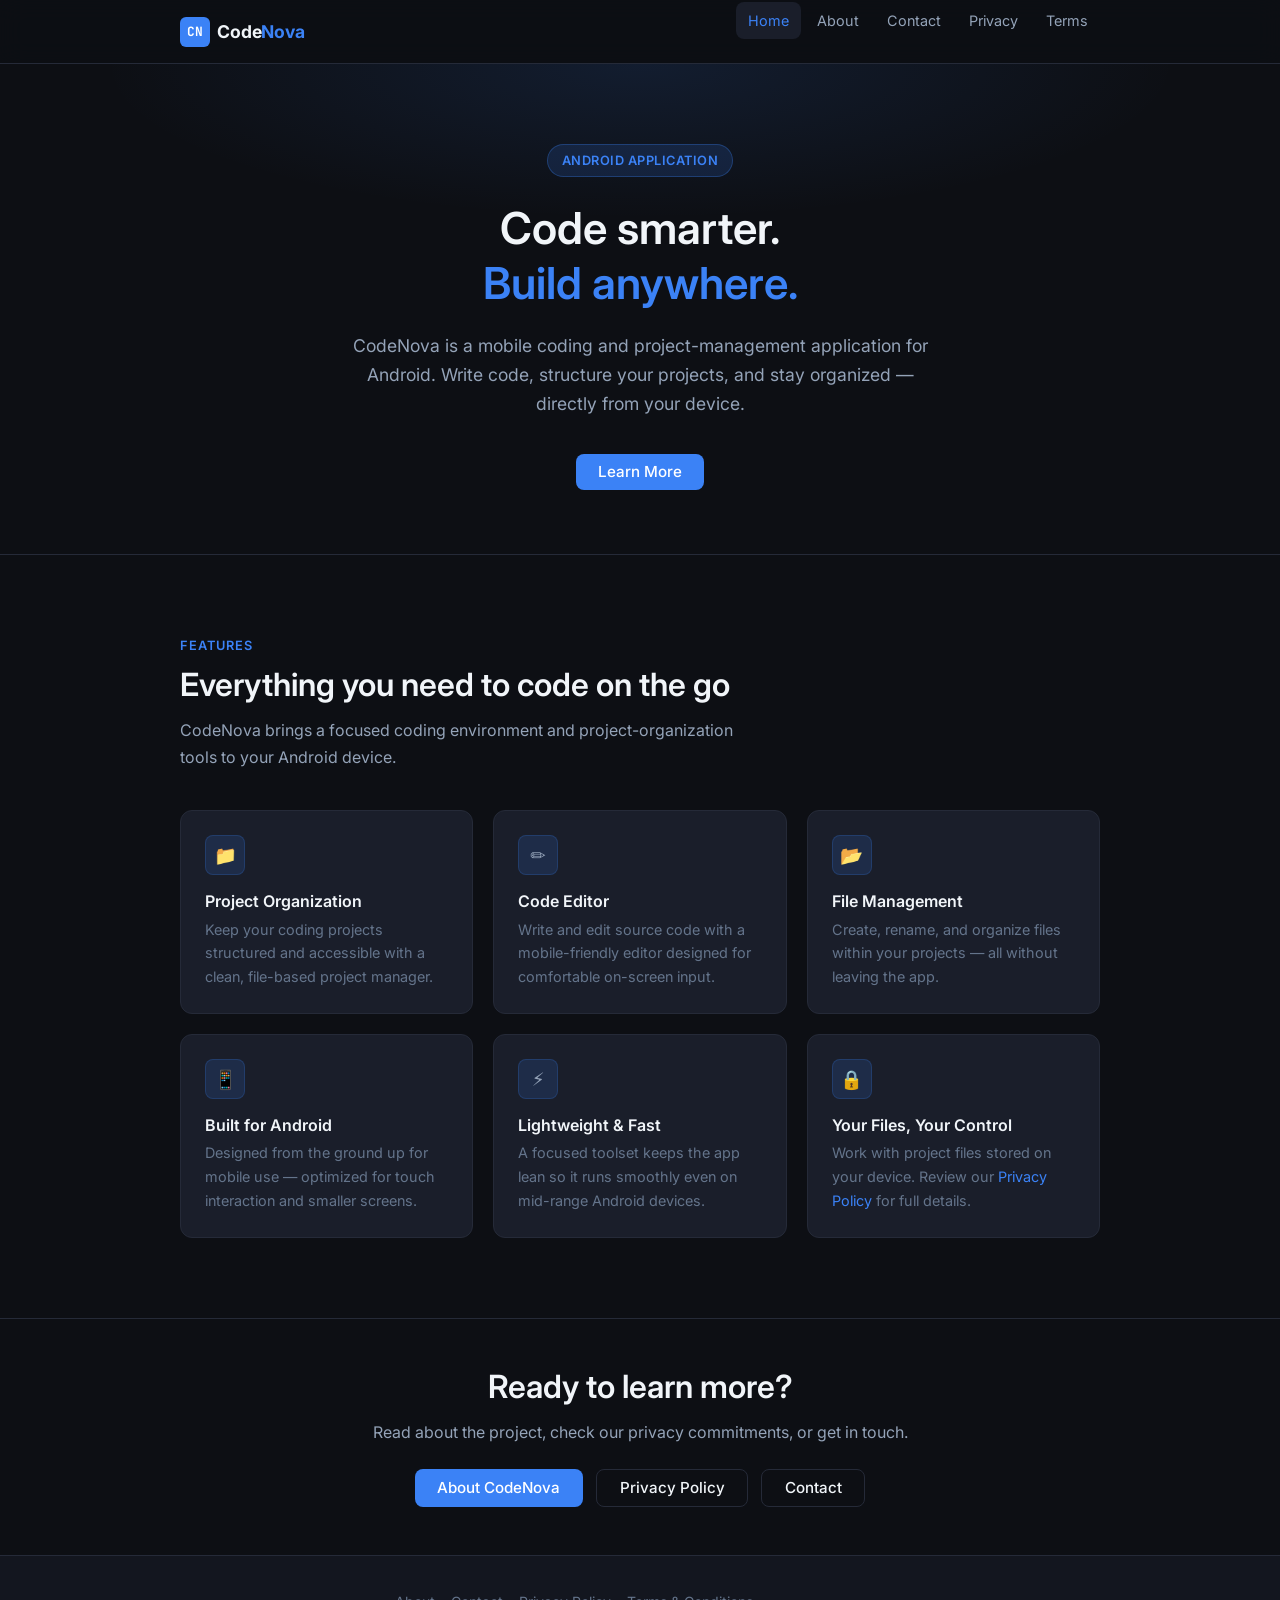
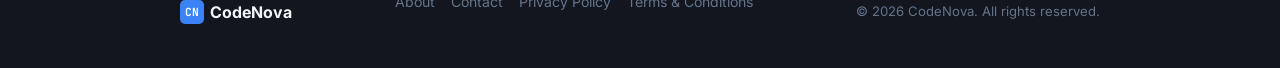
==== index.html @ 589ed53b "Add files via upload" ====
<!DOCTYPE html>
<html lang="en">
<head>
  <meta charset="UTF-8" />
  <meta name="viewport" content="width=device-width, initial-scale=1.0" />
  <title>CodeNova — Coding &amp; Project Management for Android</title>
  <meta name="description" content="CodeNova is an Android application for writing, organizing, and managing your coding projects — all from your mobile device." />

  <!-- Social / Open Graph -->
  <meta property="og:title"       content="CodeNova — Coding &amp; Project Management for Android" />
  <meta property="og:description" content="Write, organize, and manage your coding projects on Android." />
  <meta property="og:type"        content="website" />

  <!-- Favicon (inline SVG → data URI, no file required) -->
  <link rel="icon" href="data:image/svg+xml,<svg xmlns='http://www.w3.org/2000/svg' viewBox='0 0 32 32'><rect width='32' height='32' rx='7' fill='%233b82f6'/><text x='50%25' y='54%25' dominant-baseline='middle' text-anchor='middle' font-family='monospace' font-weight='700' font-size='16' fill='white'>CN</text></svg>" />

  <!-- Google Fonts -->
  <link rel="preconnect" href="https://fonts.googleapis.com" />
  <link rel="preconnect" href="https://fonts.gstatic.com" crossorigin />
  <link href="https://fonts.googleapis.com/css2?family=Inter:wght@400;500;600;700&family=JetBrains+Mono:wght@700&display=swap" rel="stylesheet" />

  <link rel="stylesheet" href="assets/css/style.css" />
</head>
<body>

  <!-- ======================================================
       NAVIGATION
       ====================================================== -->
  <nav class="site-nav" aria-label="Main navigation">
    <div class="nav-inner">
      <a href="index.html" class="nav-logo" aria-label="CodeNova home">
        <span class="logo-icon" aria-hidden="true">CN</span>
        <span class="logo-text">Code<span>Nova</span></span>
      </a>

      <button
        class="nav-toggle"
        id="nav-toggle"
        aria-controls="nav-links"
        aria-expanded="false"
        aria-label="Toggle navigation"
      >
        <span></span><span></span><span></span>
      </button>

      <ul class="nav-links" id="nav-links" role="list">
        <li><a href="index.html">Home</a></li>
        <li><a href="about.html">About</a></li>
        <li><a href="contact.html">Contact</a></li>
        <li><a href="privacy-policy.html">Privacy</a></li>
        <li><a href="terms.html">Terms</a></li>
      </ul>
    </div>
  </nav>

  <main>

    <!-- ======================================================
         HERO
         ====================================================== -->
    <section class="hero" aria-labelledby="hero-heading">
      <div class="container">
        <div class="hero-badge">Android Application</div>
        <h1 id="hero-heading">Code smarter.<br /><span class="text-accent">Build anywhere.</span></h1>
        <p class="hero-desc">
          CodeNova is a mobile coding and project-management application for Android.
          Write code, structure your projects, and stay organized — directly from your device.
        </p>
        <div class="hero-actions">
          <a href="about.html" class="btn btn-primary">Learn More</a>
          <!-- Download button is shown only when APP_DOWNLOAD_URL is configured in script.js -->
          <a href="#" class="btn btn-outline" id="download-btn" style="display:none" target="_blank" rel="noopener">
            Get on Google Play
          </a>
        </div>
      </div>
    </section>

    <hr class="divider" />

    <!-- ======================================================
         FEATURES
         ====================================================== -->
    <section class="section" aria-labelledby="features-heading">
      <div class="container">
        <span class="section-label">Features</span>
        <h2 class="section-title" id="features-heading">Everything you need to code on the go</h2>
        <p class="section-subtitle">
          CodeNova brings a focused coding environment and project-organization tools to your Android device.
        </p>

        <div class="features-grid">

          <article class="feature-card">
            <div class="feature-icon" aria-hidden="true">📁</div>
            <h3>Project Organization</h3>
            <p>Keep your coding projects structured and accessible with a clean, file-based project manager.</p>
          </article>

          <article class="feature-card">
            <div class="feature-icon" aria-hidden="true">✏️</div>
            <h3>Code Editor</h3>
            <p>Write and edit source code with a mobile-friendly editor designed for comfortable on-screen input.</p>
          </article>

          <article class="feature-card">
            <div class="feature-icon" aria-hidden="true">📂</div>
            <h3>File Management</h3>
            <p>Create, rename, and organize files within your projects — all without leaving the app.</p>
          </article>

          <article class="feature-card">
            <div class="feature-icon" aria-hidden="true">📱</div>
            <h3>Built for Android</h3>
            <p>Designed from the ground up for mobile use — optimized for touch interaction and smaller screens.</p>
          </article>

          <article class="feature-card">
            <div class="feature-icon" aria-hidden="true">⚡</div>
            <h3>Lightweight &amp; Fast</h3>
            <p>A focused toolset keeps the app lean so it runs smoothly even on mid-range Android devices.</p>
          </article>

          <article class="feature-card">
            <div class="feature-icon" aria-hidden="true">🔒</div>
            <h3>Your Files, Your Control</h3>
            <p>Work with project files stored on your device. Review our <a href="privacy-policy.html">Privacy Policy</a> for full details.</p>
          </article>

        </div>
      </div>
    </section>

    <hr class="divider" />

    <!-- ======================================================
         CTA STRIP
         ====================================================== -->
    <section class="section--sm" aria-label="Call to action">
      <div class="container text-center">
        <h2>Ready to learn more?</h2>
        <p style="margin-block: 0.75rem 1.5rem; color: var(--text-body);">
          Read about the project, check our privacy commitments, or get in touch.
        </p>
        <div class="hero-actions">
          <a href="about.html"           class="btn btn-primary">About CodeNova</a>
          <a href="privacy-policy.html"  class="btn btn-outline">Privacy Policy</a>
          <a href="contact.html"         class="btn btn-outline">Contact</a>
        </div>
      </div>
    </section>

  </main>

  <!-- ======================================================
       FOOTER
       ====================================================== -->
  <footer class="site-footer">
    <div class="container">
      <div class="footer-inner">
        <a href="index.html" class="footer-logo">
          <span class="logo-icon" aria-hidden="true">CN</span>
          CodeNova
        </a>

        <ul class="footer-links">
          <li><a href="about.html">About</a></li>
          <li><a href="contact.html">Contact</a></li>
          <li><a href="privacy-policy.html">Privacy Policy</a></li>
          <li><a href="terms.html">Terms &amp; Conditions</a></li>
        </ul>

        <p class="footer-copy">
          &copy; <span id="copyright-year">2024</span> CodeNova. All rights reserved.
        </p>
      </div>
    </div>
  </footer>

  <script src="assets/js/script.js"></script>
</body>
</html>
---- assets/css/style.css ----
/* ============================================================
   CodeNova Website — Main Stylesheet
   Dark theme | Blue accent | Mobile-first responsive
   ============================================================ */

/* ----------------------------------------------------------
   0. Reset & Box-sizing
   ---------------------------------------------------------- */
*, *::before, *::after {
  box-sizing: border-box;
  margin: 0;
  padding: 0;
}

/* ----------------------------------------------------------
   1. Design Tokens
   ---------------------------------------------------------- */
:root {
  --bg-primary:    #0d0f14;
  --bg-secondary:  #13161f;
  --bg-card:       #1a1e2a;
  --border-color:  #252a38;

  --accent:        #3b82f6;
  --accent-hover:  #2563eb;
  --accent-glow:   rgba(59, 130, 246, 0.15);

  --text-heading:  #f1f5f9;
  --text-body:     #94a3b8;
  --text-muted:    #64748b;

  --nav-height:    64px;
  --radius:        8px;
  --radius-lg:     12px;

  --font-sans: 'Inter', system-ui, -apple-system, sans-serif;
  --font-mono: 'JetBrains Mono', 'Fira Code', monospace;

  --transition: 0.2s ease;
  --shadow-card: 0 1px 3px rgba(0,0,0,0.4), 0 0 0 1px var(--border-color);
}

/* ----------------------------------------------------------
   2. Base
   ---------------------------------------------------------- */
html {
  scroll-behavior: smooth;
  font-size: 16px;
}

@media (prefers-reduced-motion: reduce) {
  html { scroll-behavior: auto; }
  *, *::before, *::after { transition-duration: 0.01ms !important; animation-duration: 0.01ms !important; }
}

body {
  background-color: var(--bg-primary);
  color: var(--text-body);
  font-family: var(--font-sans);
  line-height: 1.65;
  min-height: 100vh;
  display: flex;
  flex-direction: column;
  -webkit-font-smoothing: antialiased;
}

main {
  flex: 1;
}

img { max-width: 100%; display: block; }

a {
  color: var(--accent);
  text-decoration: none;
  transition: color var(--transition);
}
a:hover  { color: var(--accent-hover); }
a:focus-visible {
  outline: 2px solid var(--accent);
  outline-offset: 3px;
  border-radius: 3px;
}

h1, h2, h3, h4, h5, h6 {
  color: var(--text-heading);
  line-height: 1.25;
  font-weight: 600;
}
h1 { font-size: clamp(1.75rem, 4vw, 2.75rem); }
h2 { font-size: clamp(1.4rem, 3vw, 2rem); }
h3 { font-size: 1.2rem; }

p { margin-bottom: 1rem; }
p:last-child { margin-bottom: 0; }

ul, ol { padding-left: 1.4rem; margin-bottom: 1rem; }
li { margin-bottom: 0.35rem; }

/* ----------------------------------------------------------
   3. Typography Helpers
   ---------------------------------------------------------- */
.text-accent   { color: var(--accent); }
.text-muted    { color: var(--text-muted); }
.text-center   { text-align: center; }
.text-sm       { font-size: 0.875rem; }
.font-mono     { font-family: var(--font-mono); letter-spacing: 0.03em; }

/* ----------------------------------------------------------
   4. Layout Utilities
   ---------------------------------------------------------- */
.container {
  width: 100%;
  max-width: 960px;
  margin-inline: auto;
  padding-inline: 1.25rem;
}

.section {
  padding-block: 5rem;
}
.section--sm {
  padding-block: 3rem;
}

/* ----------------------------------------------------------
   5. Navigation
   ---------------------------------------------------------- */
.site-nav {
  position: sticky;
  top: 0;
  z-index: 100;
  height: var(--nav-height);
  background: rgba(13, 15, 20, 0.92);
  backdrop-filter: blur(12px);
  border-bottom: 1px solid var(--border-color);
}

.nav-inner {
  display: flex;
  align-items: center;
  justify-content: space-between;
  height: 100%;
  max-width: 960px;
  margin-inline: auto;
  padding-inline: 1.25rem;
}

/* Logo */
.nav-logo {
  display: flex;
  align-items: center;
  gap: 0.45rem;
  font-weight: 700;
  font-size: 1.1rem;
  color: var(--text-heading);
  text-decoration: none;
  letter-spacing: -0.01em;
  transition: opacity var(--transition);
}
.nav-logo:hover { color: var(--text-heading); opacity: 0.85; }
.nav-logo .logo-icon {
  display: inline-flex;
  align-items: center;
  justify-content: center;
  width: 30px;
  height: 30px;
  background: var(--accent);
  border-radius: 6px;
  font-size: 0.8rem;
  font-family: var(--font-mono);
  font-weight: 700;
  color: #fff;
  flex-shrink: 0;
}
.nav-logo .logo-text { color: var(--text-heading); }
.nav-logo .logo-text span { color: var(--accent); }

/* Desktop links */
.nav-links {
  display: flex;
  align-items: center;
  gap: 0.25rem;
  list-style: none;
}
.nav-links a {
  display: block;
  padding: 0.4rem 0.75rem;
  border-radius: var(--radius);
  font-size: 0.9rem;
  color: var(--text-body);
  transition: background var(--transition), color var(--transition);
}
.nav-links a:hover,
.nav-links a[aria-current="page"] {
  background: var(--bg-card);
  color: var(--text-heading);
}
.nav-links a[aria-current="page"] {
  color: var(--accent);
}

/* Hamburger */
.nav-toggle {
  display: none;
  flex-direction: column;
  gap: 5px;
  background: none;
  border: none;
  cursor: pointer;
  padding: 6px;
  border-radius: var(--radius);
  transition: background var(--transition);
}
.nav-toggle:hover { background: var(--bg-card); }
.nav-toggle:focus-visible { outline: 2px solid var(--accent); }
.nav-toggle span {
  display: block;
  width: 22px;
  height: 2px;
  background: var(--text-heading);
  border-radius: 2px;
  transition: transform var(--transition), opacity var(--transition);
}

/* Mobile nav */
@media (max-width: 640px) {
  .nav-toggle { display: flex; }

  .nav-links {
    position: absolute;
    top: var(--nav-height);
    left: 0; right: 0;
    background: var(--bg-secondary);
    border-bottom: 1px solid var(--border-color);
    flex-direction: column;
    align-items: stretch;
    gap: 0;
    padding: 0.5rem 1rem 1rem;
    display: none;
  }
  .nav-links.is-open { display: flex; }
  .nav-links a {
    padding: 0.65rem 0.75rem;
    font-size: 1rem;
  }

  /* Hamburger → X animation */
  .nav-toggle[aria-expanded="true"] span:nth-child(1) { transform: translateY(7px) rotate(45deg); }
  .nav-toggle[aria-expanded="true"] span:nth-child(2) { opacity: 0; }
  .nav-toggle[aria-expanded="true"] span:nth-child(3) { transform: translateY(-7px) rotate(-45deg); }
}

/* ----------------------------------------------------------
   6. Hero Section
   ---------------------------------------------------------- */
.hero {
  padding-block: 5rem 4rem;
  text-align: center;
  position: relative;
  overflow: hidden;
}
.hero::before {
  content: '';
  position: absolute;
  inset: 0;
  background: radial-gradient(ellipse 60% 45% at 50% 0%, rgba(59,130,246,0.12) 0%, transparent 70%);
  pointer-events: none;
}

.hero-badge {
  display: inline-block;
  padding: 0.3rem 0.85rem;
  background: var(--accent-glow);
  border: 1px solid rgba(59,130,246,0.3);
  border-radius: 99px;
  font-size: 0.8rem;
  color: var(--accent);
  letter-spacing: 0.04em;
  text-transform: uppercase;
  font-weight: 600;
  margin-bottom: 1.5rem;
}

.hero h1 {
  margin-bottom: 1.25rem;
}

.hero-desc {
  font-size: 1.1rem;
  color: var(--text-body);
  max-width: 600px;
  margin-inline: auto;
  margin-bottom: 2.25rem;
}

.hero-actions {
  display: flex;
  gap: 0.85rem;
  justify-content: center;
  flex-wrap: wrap;
}

/* ----------------------------------------------------------
   7. Buttons
   ---------------------------------------------------------- */
.btn {
  display: inline-flex;
  align-items: center;
  gap: 0.4rem;
  padding: 0.65rem 1.4rem;
  border-radius: var(--radius);
  font-size: 0.95rem;
  font-weight: 500;
  cursor: pointer;
  border: none;
  text-decoration: none;
  transition: background var(--transition), transform var(--transition), box-shadow var(--transition);
  line-height: 1;
}
.btn:focus-visible { outline: 2px solid var(--accent); outline-offset: 3px; }

.btn-primary {
  background: var(--accent);
  color: #fff;
}
.btn-primary:hover {
  background: var(--accent-hover);
  color: #fff;
  transform: translateY(-1px);
  box-shadow: 0 4px 12px rgba(59,130,246,0.3);
}

.btn-outline {
  background: transparent;
  color: var(--text-heading);
  border: 1px solid var(--border-color);
}
.btn-outline:hover {
  background: var(--bg-card);
  color: var(--text-heading);
  border-color: var(--text-muted);
}

/* ----------------------------------------------------------
   8. Cards / Feature Grid
   ---------------------------------------------------------- */
.features-grid {
  display: grid;
  grid-template-columns: repeat(auto-fit, minmax(240px, 1fr));
  gap: 1.25rem;
  margin-top: 2.5rem;
}

.feature-card {
  background: var(--bg-card);
  border: 1px solid var(--border-color);
  border-radius: var(--radius-lg);
  padding: 1.5rem;
  transition: border-color var(--transition), transform var(--transition);
}
.feature-card:hover {
  border-color: var(--accent);
  transform: translateY(-2px);
}

.feature-icon {
  width: 40px;
  height: 40px;
  border-radius: var(--radius);
  background: var(--accent-glow);
  display: flex;
  align-items: center;
  justify-content: center;
  font-size: 1.15rem;
  margin-bottom: 1rem;
  border: 1px solid rgba(59,130,246,0.2);
}

.feature-card h3 {
  font-size: 1rem;
  margin-bottom: 0.4rem;
}
.feature-card p {
  font-size: 0.9rem;
  color: var(--text-muted);
  margin: 0;
}

/* ----------------------------------------------------------
   9. Section Titles
   ---------------------------------------------------------- */
.section-label {
  font-size: 0.8rem;
  text-transform: uppercase;
  letter-spacing: 0.08em;
  color: var(--accent);
  font-weight: 600;
  margin-bottom: 0.6rem;
  display: block;
}
.section-title {
  margin-bottom: 0.75rem;
}
.section-subtitle {
  color: var(--text-body);
  font-size: 1rem;
  max-width: 580px;
}

/* ----------------------------------------------------------
   10. Divider
   ---------------------------------------------------------- */
.divider {
  border: none;
  border-top: 1px solid var(--border-color);
  margin-block: 0;
}

/* ----------------------------------------------------------
   11. Prose (legal / about pages)
   ---------------------------------------------------------- */
.prose {
  max-width: 720px;
}
.prose h2 {
  font-size: 1.35rem;
  margin-top: 2.25rem;
  margin-bottom: 0.75rem;
  padding-bottom: 0.4rem;
  border-bottom: 1px solid var(--border-color);
}
.prose h3 {
  font-size: 1.05rem;
  margin-top: 1.5rem;
  margin-bottom: 0.5rem;
}
.prose p, .prose li {
  color: var(--text-body);
  font-size: 0.97rem;
}
.prose ul, .prose ol {
  margin-bottom: 1rem;
}
.prose a { color: var(--accent); }
.prose a:hover { color: var(--accent-hover); }

/* Placeholder callout */
.placeholder-note {
  background: rgba(234,179,8,0.08);
  border: 1px solid rgba(234,179,8,0.25);
  border-left: 3px solid #eab308;
  border-radius: var(--radius);
  padding: 0.85rem 1rem;
  margin-block: 1rem;
  font-size: 0.9rem;
  color: #d4a017;
}
.placeholder-note strong { color: #eab308; }

/* ----------------------------------------------------------
   12. Page Header (inner pages)
   ---------------------------------------------------------- */
.page-header {
  padding-block: 3.5rem 2.5rem;
  border-bottom: 1px solid var(--border-color);
  background: var(--bg-secondary);
}
.page-header h1 { margin-bottom: 0.5rem; }
.page-header p { color: var(--text-body); margin: 0; }

/* ----------------------------------------------------------
   13. Footer
   ---------------------------------------------------------- */
.site-footer {
  background: var(--bg-secondary);
  border-top: 1px solid var(--border-color);
  padding-block: 2rem;
  margin-top: auto;
}

.footer-inner {
  display: flex;
  flex-direction: column;
  gap: 1.25rem;
  align-items: center;
  text-align: center;
}

.footer-logo {
  font-weight: 700;
  font-size: 1rem;
  color: var(--text-heading);
  display: flex;
  align-items: center;
  gap: 0.4rem;
  text-decoration: none;
}
.footer-logo:hover { color: var(--text-heading); opacity: 0.85; }
.footer-logo .logo-icon {
  display: inline-flex;
  align-items: center;
  justify-content: center;
  width: 24px;
  height: 24px;
  background: var(--accent);
  border-radius: 5px;
  font-size: 0.7rem;
  font-family: var(--font-mono);
  font-weight: 700;
  color: #fff;
}

.footer-links {
  display: flex;
  flex-wrap: wrap;
  gap: 0.25rem 1rem;
  justify-content: center;
  list-style: none;
  padding: 0;
}
.footer-links a {
  font-size: 0.88rem;
  color: var(--text-muted);
  transition: color var(--transition);
}
.footer-links a:hover { color: var(--text-heading); }

.footer-copy {
  font-size: 0.82rem;
  color: var(--text-muted);
}

/* ----------------------------------------------------------
   14. Contact Page
   ---------------------------------------------------------- */
.contact-card {
  background: var(--bg-card);
  border: 1px solid var(--border-color);
  border-radius: var(--radius-lg);
  padding: 2rem;
  margin-top: 2rem;
  max-width: 520px;
}
.contact-card p { margin-bottom: 1.25rem; }

.contact-no-email {
  background: var(--accent-glow);
  border: 1px solid rgba(59,130,246,0.2);
  border-radius: var(--radius);
  padding: 0.85rem 1rem;
  font-size: 0.9rem;
  color: var(--text-body);
  margin-bottom: 1rem;
}

/* ----------------------------------------------------------
   15. 404 Page
   ---------------------------------------------------------- */
.error-page {
  display: flex;
  flex-direction: column;
  align-items: center;
  justify-content: center;
  text-align: center;
  padding-block: 5rem;
  gap: 1rem;
}
.error-code {
  font-size: clamp(4rem, 12vw, 7rem);
  font-weight: 700;
  color: var(--accent);
  line-height: 1;
  font-family: var(--font-mono);
  opacity: 0.35;
}

/* ----------------------------------------------------------
   16. About page intro card
   ---------------------------------------------------------- */
.about-intro {
  background: var(--bg-card);
  border: 1px solid var(--border-color);
  border-left: 3px solid var(--accent);
  border-radius: var(--radius-lg);
  padding: 1.5rem 1.75rem;
  margin-bottom: 2rem;
}

/* ----------------------------------------------------------
   17. Responsive tweaks
   ---------------------------------------------------------- */
@media (max-width: 480px) {
  .section { padding-block: 3.5rem; }
  .hero    { padding-block: 3.5rem 2.5rem; }
  .contact-card { padding: 1.25rem; }
  .features-grid { grid-template-columns: 1fr; }
}

@media (min-width: 641px) {
  .footer-inner { flex-direction: row; justify-content: space-between; text-align: left; }
}
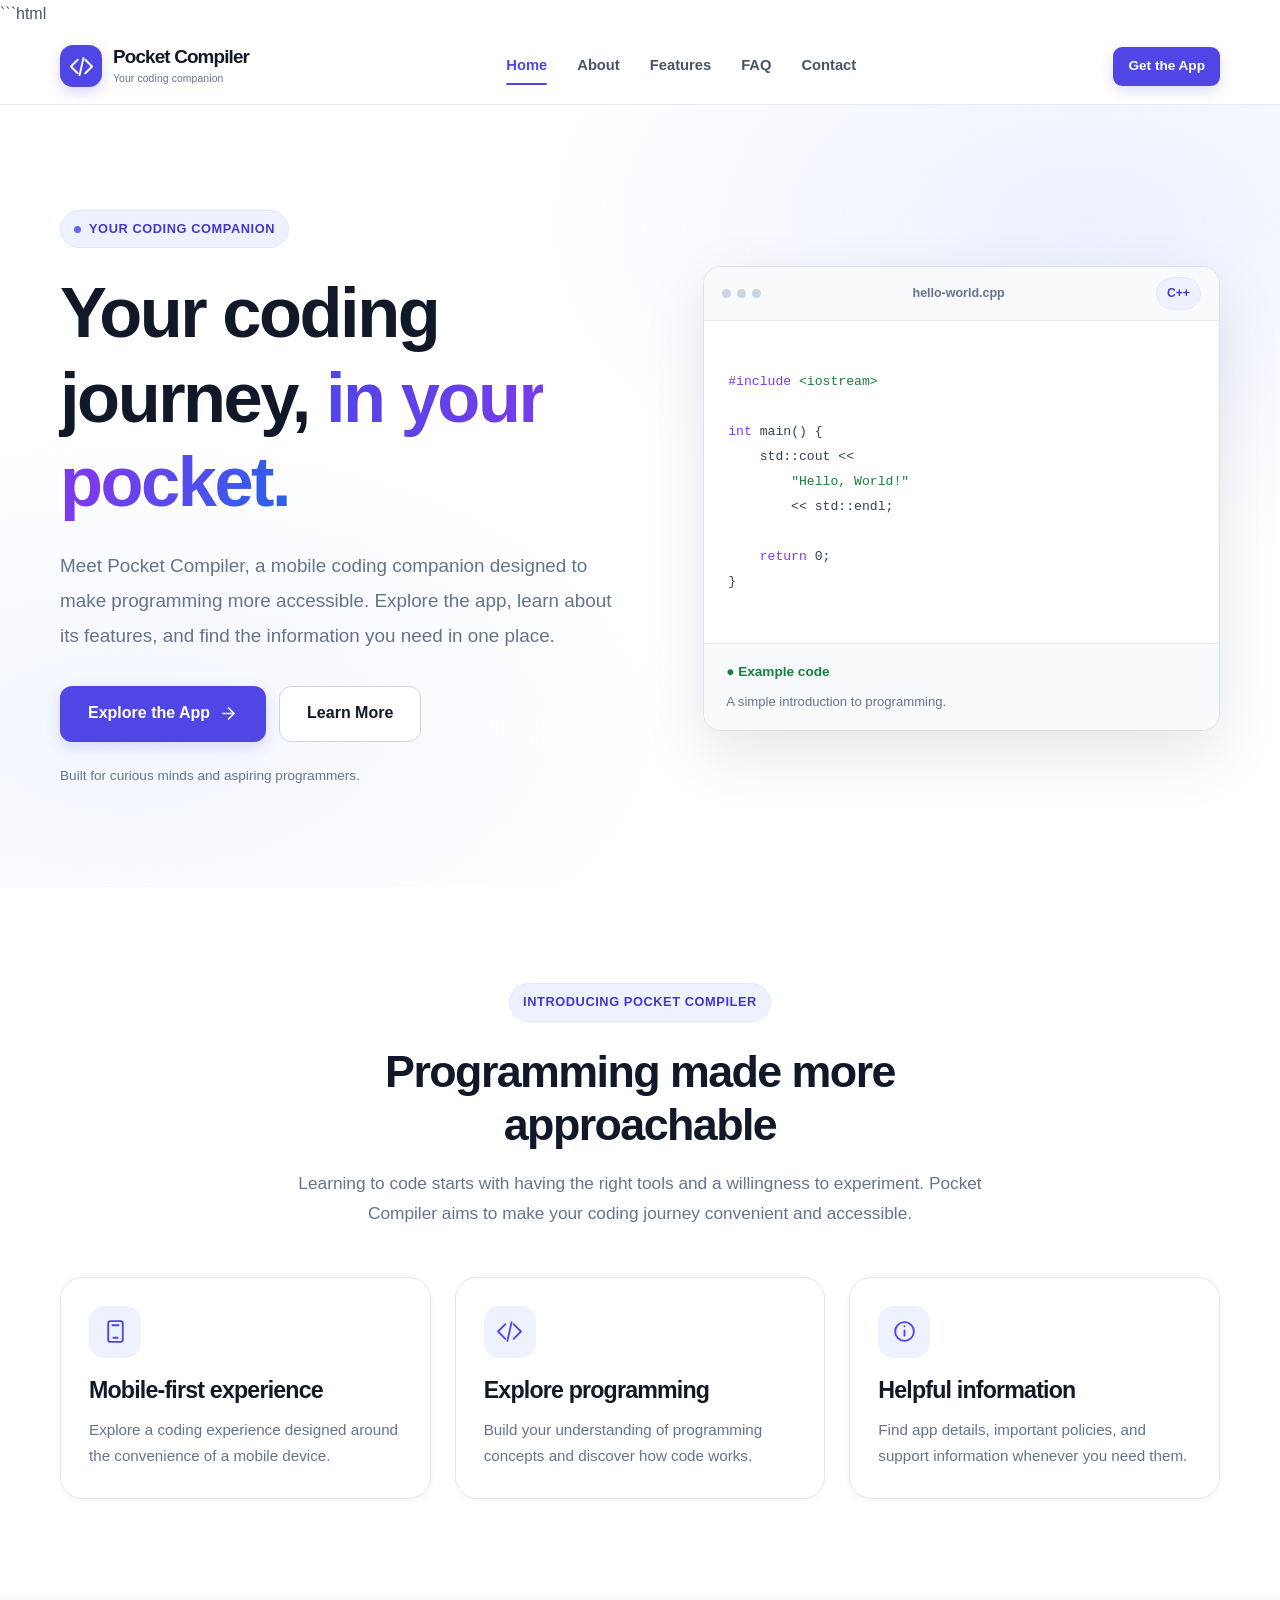
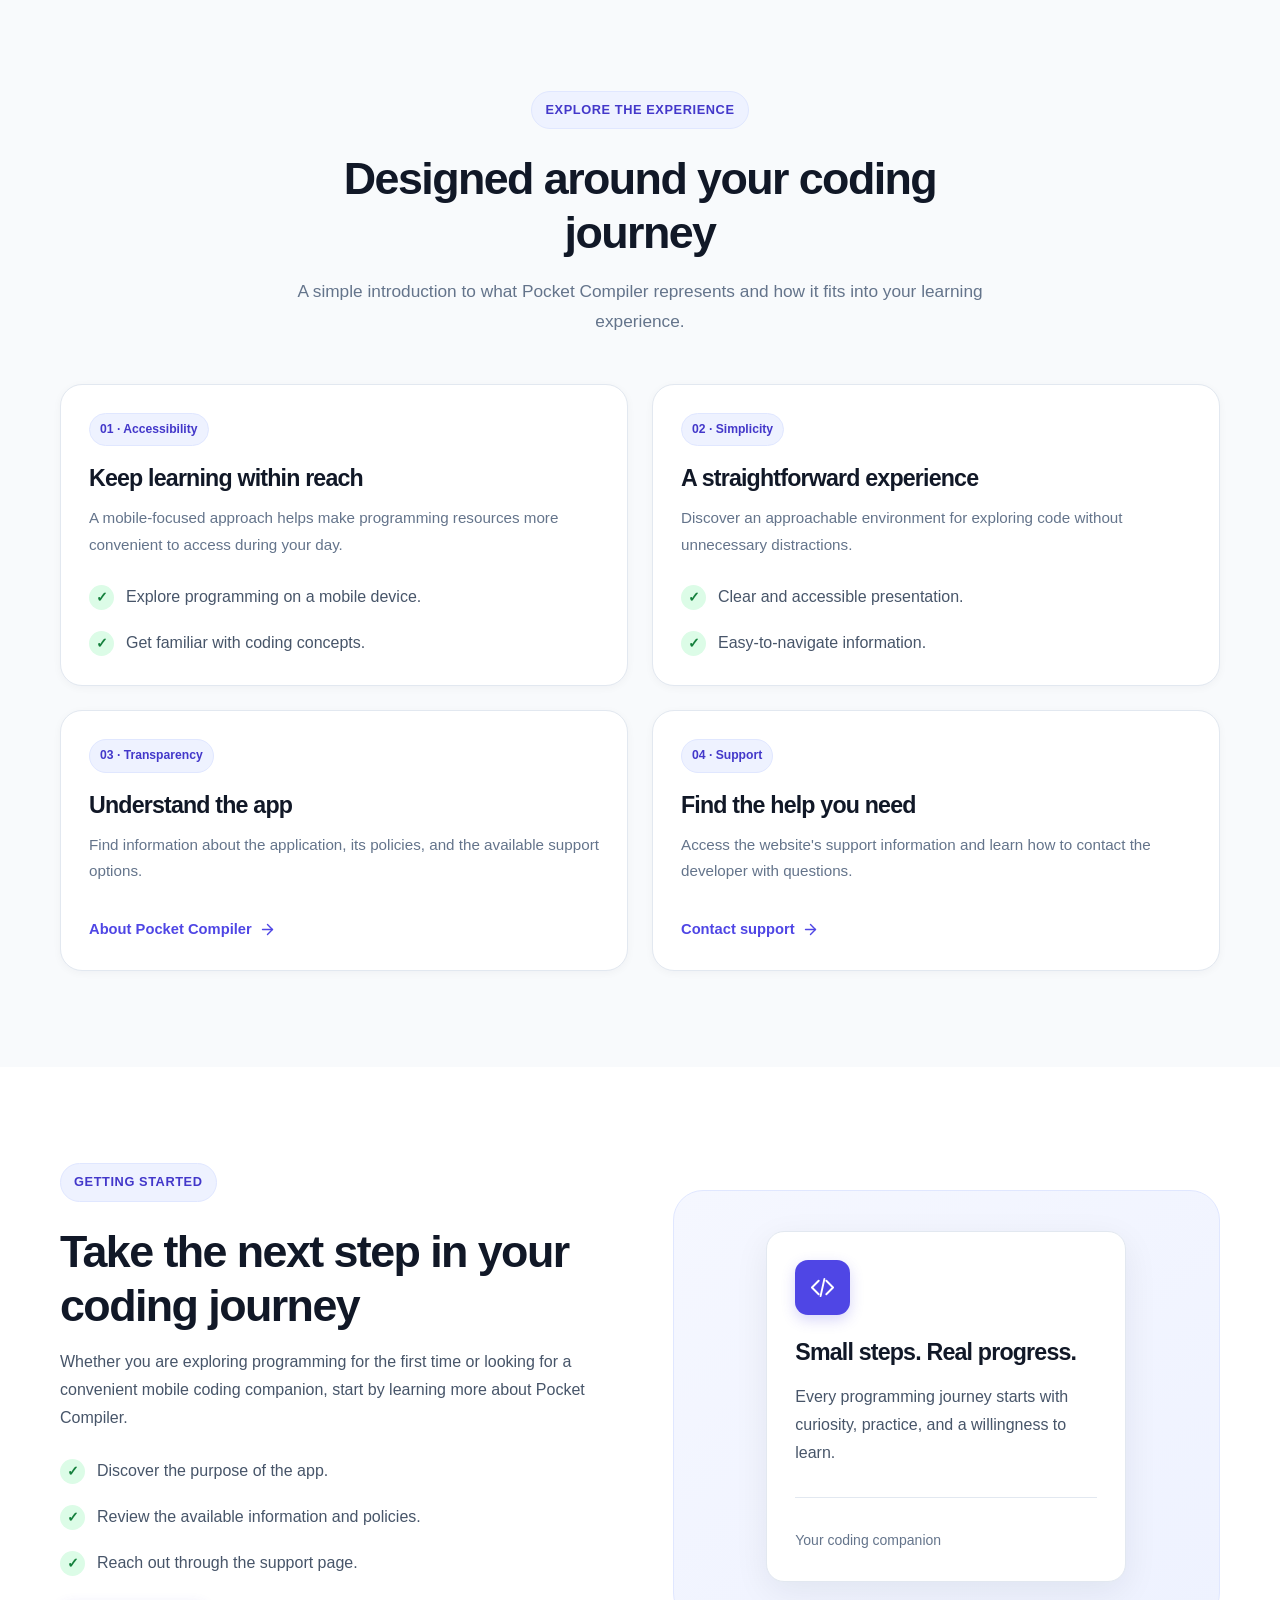
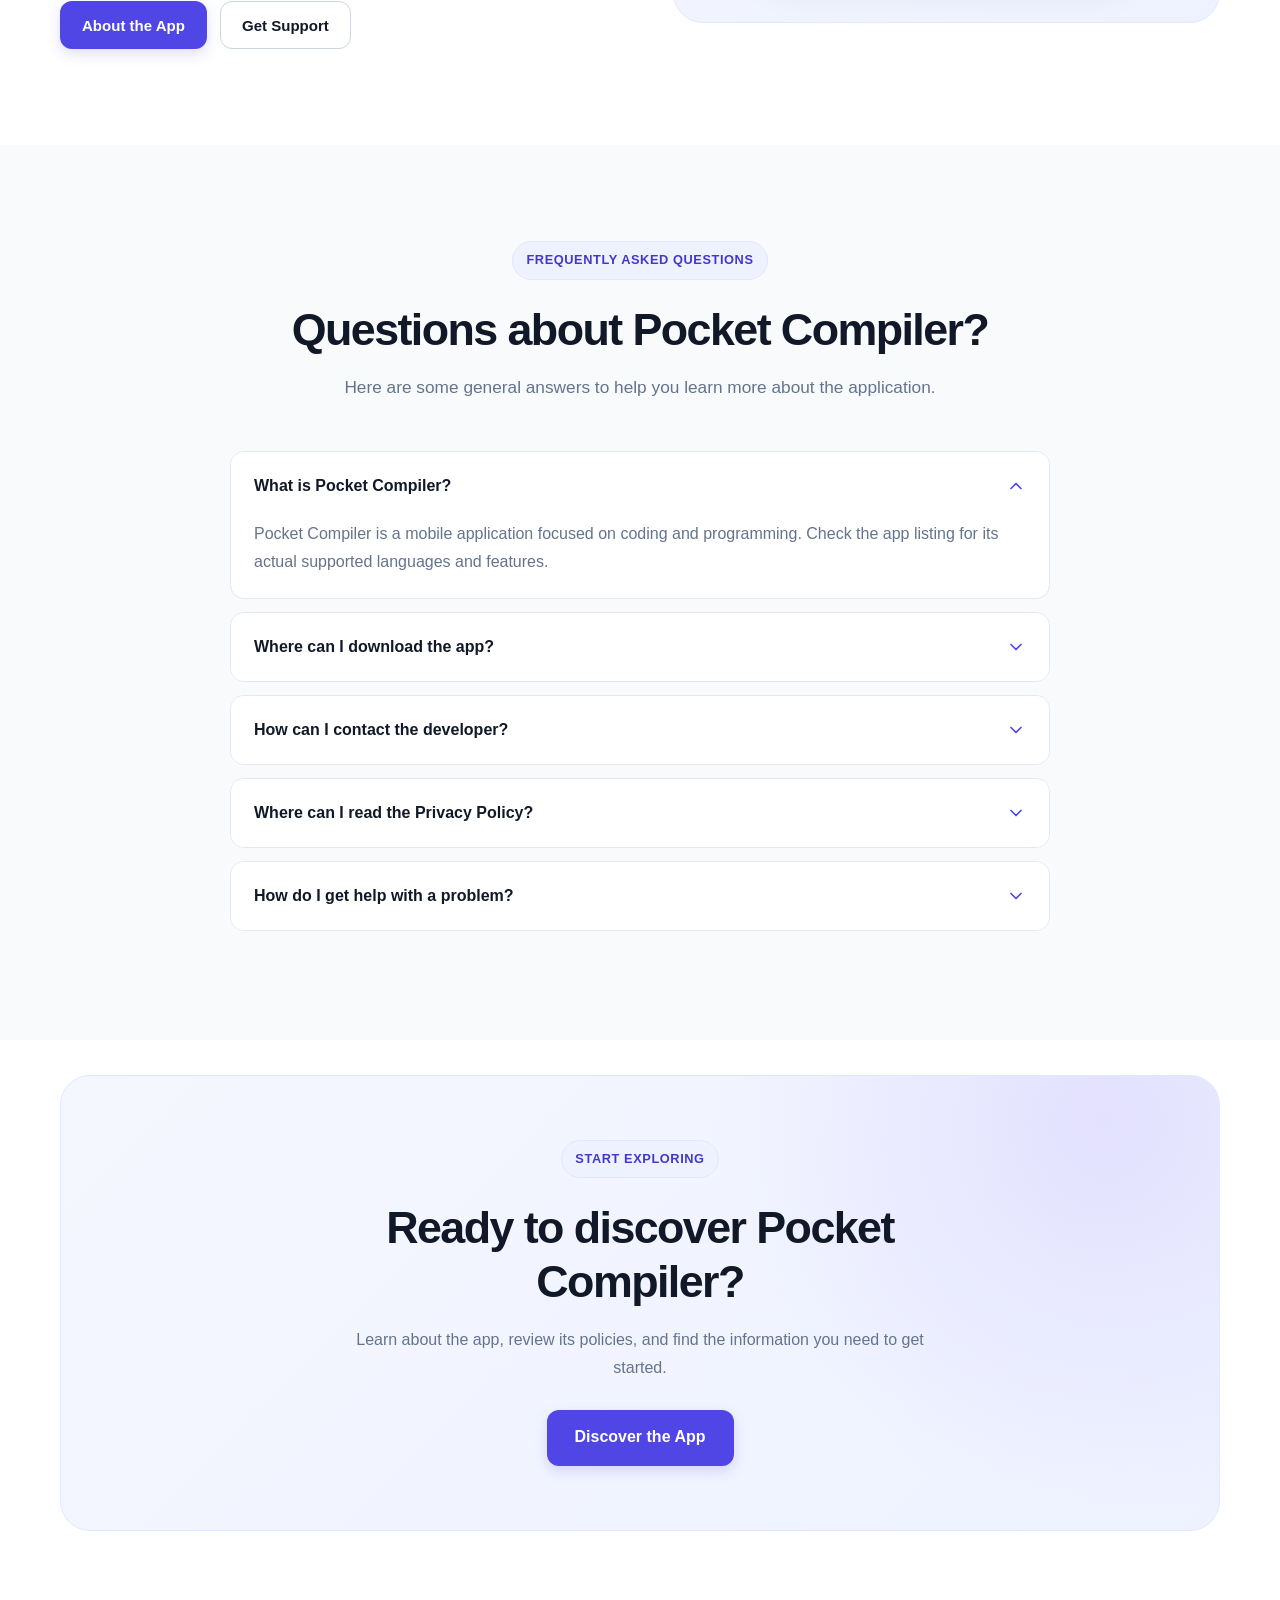
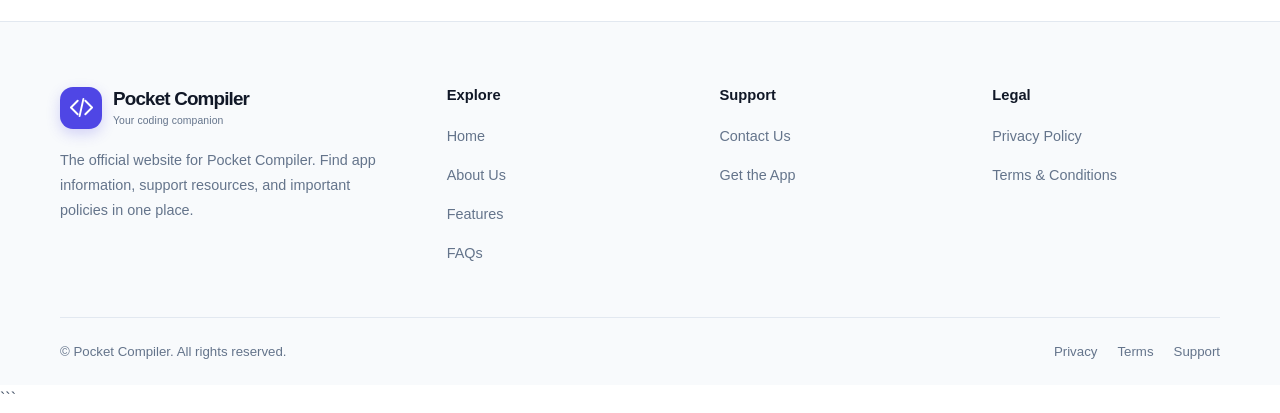
==== commit af3039f6: "Update index.html" ====
--- a/index.html
+++ b/index.html
@@ -1,182 +1,813 @@
+```html
 <!DOCTYPE html>
 <html lang="en">
 <head>
-  <meta charset="UTF-8" />
-  <meta name="viewport" content="width=device-width, initial-scale=1.0" />
-  <title>CodeNova — Coding &amp; Project Management for Android</title>
-  <meta name="description" content="CodeNova is an Android application for writing, organizing, and managing your coding projects — all from your mobile device." />
-
-  <!-- Social / Open Graph -->
-  <meta property="og:title"       content="CodeNova — Coding &amp; Project Management for Android" />
-  <meta property="og:description" content="Write, organize, and manage your coding projects on Android." />
-  <meta property="og:type"        content="website" />
-
-  <!-- Favicon (inline SVG → data URI, no file required) -->
-  <link rel="icon" href="data:image/svg+xml,<svg xmlns='http://www.w3.org/2000/svg' viewBox='0 0 32 32'><rect width='32' height='32' rx='7' fill='%233b82f6'/><text x='50%25' y='54%25' dominant-baseline='middle' text-anchor='middle' font-family='monospace' font-weight='700' font-size='16' fill='white'>CN</text></svg>" />
-
-  <!-- Google Fonts -->
-  <link rel="preconnect" href="https://fonts.googleapis.com" />
-  <link rel="preconnect" href="https://fonts.gstatic.com" crossorigin />
-  <link href="https://fonts.googleapis.com/css2?family=Inter:wght@400;500;600;700&family=JetBrains+Mono:wght@700&display=swap" rel="stylesheet" />
-
-  <link rel="stylesheet" href="assets/css/style.css" />
+    <meta charset="UTF-8">
+    <meta name="viewport" content="width=device-width, initial-scale=1.0">
+
+    <title>Pocket Compiler | Coding Tools in Your Pocket</title>
+
+    <meta name="description"
+          content="Discover Pocket Compiler, a coding companion designed to make programming more accessible. Explore app features, support, and important information.">
+
+    <meta name="theme-color" content="#ffffff">
+    <meta name="robots" content="index, follow">
+
+    <meta property="og:type" content="website">
+    <meta property="og:title" content="Pocket Compiler | Coding Tools in Your Pocket">
+    <meta property="og:description"
+          content="Explore Pocket Compiler, your coding companion. Discover features, app information, and support.">
+
+    <!-- Replace YOUR-DOMAIN with your actual domain before publishing. -->
+    <link rel="canonical" href="https://YOUR-DOMAIN/">
+
+    <link rel="icon" href="assets/images/favicon.png" type="image/png">
+    <link rel="stylesheet" href="assets/css/style.css">
+
+    <script src="assets/js/script.js" defer></script>
 </head>
+
 <body>
 
-  <!-- ======================================================
-       NAVIGATION
-       ====================================================== -->
-  <nav class="site-nav" aria-label="Main navigation">
-    <div class="nav-inner">
-      <a href="index.html" class="nav-logo" aria-label="CodeNova home">
-        <span class="logo-icon" aria-hidden="true">CN</span>
-        <span class="logo-text">Code<span>Nova</span></span>
-      </a>
-
-      <button
-        class="nav-toggle"
-        id="nav-toggle"
-        aria-controls="nav-links"
-        aria-expanded="false"
-        aria-label="Toggle navigation"
-      >
-        <span></span><span></span><span></span>
-      </button>
-
-      <ul class="nav-links" id="nav-links" role="list">
-        <li><a href="index.html">Home</a></li>
-        <li><a href="about.html">About</a></li>
-        <li><a href="contact.html">Contact</a></li>
-        <li><a href="privacy-policy.html">Privacy</a></li>
-        <li><a href="terms.html">Terms</a></li>
-      </ul>
-    </div>
-  </nav>
-
-  <main>
-
-    <!-- ======================================================
-         HERO
-         ====================================================== -->
-    <section class="hero" aria-labelledby="hero-heading">
-      <div class="container">
-        <div class="hero-badge">Android Application</div>
-        <h1 id="hero-heading">Code smarter.<br /><span class="text-accent">Build anywhere.</span></h1>
-        <p class="hero-desc">
-          CodeNova is a mobile coding and project-management application for Android.
-          Write code, structure your projects, and stay organized — directly from your device.
-        </p>
-        <div class="hero-actions">
-          <a href="about.html" class="btn btn-primary">Learn More</a>
-          <!-- Download button is shown only when APP_DOWNLOAD_URL is configured in script.js -->
-          <a href="#" class="btn btn-outline" id="download-btn" style="display:none" target="_blank" rel="noopener">
-            Get on Google Play
-          </a>
+    <!-- Header -->
+    <header class="site-header">
+        <div class="container nav-container">
+
+            <a class="brand" href="index.html" aria-label="Pocket Compiler home">
+                <span class="brand-logo" aria-hidden="true">
+                    <svg viewBox="0 0 24 24" fill="none"
+                         stroke="currentColor" stroke-width="2"
+                         stroke-linecap="round" stroke-linejoin="round">
+                        <path d="m8 5-7 7 7 7"/>
+                        <path d="m16 5 7 7-7 7"/>
+                        <path d="m14 3-4 18"/>
+                    </svg>
+                </span>
+
+                <span class="brand-text">
+                    Pocket Compiler
+                    <small>Your coding companion</small>
+                </span>
+            </a>
+
+            <button
+                class="menu-toggle"
+                type="button"
+                aria-label="Open navigation menu"
+                aria-expanded="false"
+                aria-controls="main-navigation">
+
+                <svg viewBox="0 0 24 24" fill="none"
+                     stroke="currentColor" stroke-width="2"
+                     stroke-linecap="round">
+                    <path d="M4 6h16"/>
+                    <path d="M4 12h16"/>
+                    <path d="M4 18h16"/>
+                </svg>
+            </button>
+
+            <nav aria-label="Main navigation">
+                <ul class="nav-menu" id="main-navigation">
+                    <li>
+                        <a class="nav-link" href="index.html"
+                           aria-current="page">Home</a>
+                    </li>
+                    <li>
+                        <a class="nav-link" href="about.html">About</a>
+                    </li>
+                    <li>
+                        <a class="nav-link" href="#features">Features</a>
+                    </li>
+                    <li>
+                        <a class="nav-link" href="#faq">FAQ</a>
+                    </li>
+                    <li>
+                        <a class="nav-link" href="contact.html">Contact</a>
+                    </li>
+                </ul>
+            </nav>
+
+            <div class="nav-actions">
+                <!-- Add the real Play Store URL when the app is published. -->
+                <a class="btn btn-primary btn-sm"
+                   href="#download">
+                    Get the App
+                </a>
+            </div>
+
         </div>
-      </div>
-    </section>
-
-    <hr class="divider" />
-
-    <!-- ======================================================
-         FEATURES
-         ====================================================== -->
-    <section class="section" aria-labelledby="features-heading">
-      <div class="container">
-        <span class="section-label">Features</span>
-        <h2 class="section-title" id="features-heading">Everything you need to code on the go</h2>
-        <p class="section-subtitle">
-          CodeNova brings a focused coding environment and project-organization tools to your Android device.
-        </p>
-
-        <div class="features-grid">
-
-          <article class="feature-card">
-            <div class="feature-icon" aria-hidden="true">📁</div>
-            <h3>Project Organization</h3>
-            <p>Keep your coding projects structured and accessible with a clean, file-based project manager.</p>
-          </article>
-
-          <article class="feature-card">
-            <div class="feature-icon" aria-hidden="true">✏️</div>
-            <h3>Code Editor</h3>
-            <p>Write and edit source code with a mobile-friendly editor designed for comfortable on-screen input.</p>
-          </article>
-
-          <article class="feature-card">
-            <div class="feature-icon" aria-hidden="true">📂</div>
-            <h3>File Management</h3>
-            <p>Create, rename, and organize files within your projects — all without leaving the app.</p>
-          </article>
-
-          <article class="feature-card">
-            <div class="feature-icon" aria-hidden="true">📱</div>
-            <h3>Built for Android</h3>
-            <p>Designed from the ground up for mobile use — optimized for touch interaction and smaller screens.</p>
-          </article>
-
-          <article class="feature-card">
-            <div class="feature-icon" aria-hidden="true">⚡</div>
-            <h3>Lightweight &amp; Fast</h3>
-            <p>A focused toolset keeps the app lean so it runs smoothly even on mid-range Android devices.</p>
-          </article>
-
-          <article class="feature-card">
-            <div class="feature-icon" aria-hidden="true">🔒</div>
-            <h3>Your Files, Your Control</h3>
-            <p>Work with project files stored on your device. Review our <a href="privacy-policy.html">Privacy Policy</a> for full details.</p>
-          </article>
+    </header>
+
+
+    <main>
+
+        <!-- Hero Section -->
+        <section class="hero">
+            <div class="container hero-grid">
+
+                <div class="hero-content">
+
+                    <span class="eyebrow">
+                        <span class="eyebrow-dot"></span>
+                        Your coding companion
+                    </span>
+
+                    <h1>
+                        Your coding journey,
+                        <span class="gradient-text">in your pocket.</span>
+                    </h1>
+
+                    <p class="hero-description">
+                        Meet Pocket Compiler, a mobile coding companion
+                        designed to make programming more accessible.
+                        Explore the app, learn about its features, and
+                        find the information you need in one place.
+                    </p>
+
+                    <div class="hero-actions">
+                        <a href="#download" class="btn btn-primary btn-lg">
+                            Explore the App
+                            <svg viewBox="0 0 24 24" fill="none"
+                                 stroke="currentColor" stroke-width="2"
+                                 stroke-linecap="round"
+                                 stroke-linejoin="round"
+                                 aria-hidden="true">
+                                <path d="M5 12h14"/>
+                                <path d="m12 5 7 7-7 7"/>
+                            </svg>
+                        </a>
+
+                        <a href="about.html"
+                           class="btn btn-secondary btn-lg">
+                            Learn More
+                        </a>
+                    </div>
+
+                    <p class="hero-note">
+                        Built for curious minds and aspiring programmers.
+                    </p>
+
+                </div>
+
+
+                <!-- Decorative Code Preview -->
+                <div class="hero-visual">
+
+                    <div class="code-window">
+
+                        <div class="code-window-header">
+                            <div class="window-dots" aria-hidden="true">
+                                <span class="window-dot"></span>
+                                <span class="window-dot"></span>
+                                <span class="window-dot"></span>
+                            </div>
+
+                            <span class="window-title">hello-world.cpp</span>
+                            <span class="badge">C++</span>
+                        </div>
+
+                        <div class="code-content">
+<code><span style="color:#7c3aed;">#include</span> <span style="color:#15803d;">&lt;iostream&gt;</span>
+
+<span style="color:#7c3aed;">int</span> main() {
+    std::cout &lt;&lt;
+        <span style="color:#15803d;">"Hello, World!"</span>
+        &lt;&lt; std::endl;
+
+    <span style="color:#7c3aed;">return</span> 0;
+}</code>
+                        </div>
+
+                        <div style="padding: 16px 22px;
+                                    border-top: 1px solid #e2e8f0;
+                                    background: #f8fafc;">
+
+                            <span style="color:#15803d;
+                                         font-size:0.85rem;
+                                         font-weight:700;">
+                                ● Example code
+                            </span>
+
+                            <p style="margin: 7px 0 0;
+                                      color:#64748b;
+                                      font-size:0.82rem;">
+                                A simple introduction to programming.
+                            </p>
+                        </div>
+
+                    </div>
+
+                </div>
+
+            </div>
+        </section>
+
+
+        <!-- Introduction -->
+        <section class="section">
+            <div class="container">
+
+                <div class="section-heading">
+                    <span class="eyebrow">Introducing Pocket Compiler</span>
+
+                    <h2>
+                        Programming made more approachable
+                    </h2>
+
+                    <p>
+                        Learning to code starts with having the right
+                        tools and a willingness to experiment. Pocket
+                        Compiler aims to make your coding journey
+                        convenient and accessible.
+                    </p>
+                </div>
+
+
+                <div class="grid grid-3">
+
+                    <article class="card">
+                        <div class="card-icon" aria-hidden="true">
+                            <svg viewBox="0 0 24 24" fill="none"
+                                 stroke="currentColor" stroke-width="1.8"
+                                 stroke-linecap="round"
+                                 stroke-linejoin="round">
+                                <rect x="5" y="2" width="14" height="20"
+                                      rx="2"/>
+                                <path d="M9 6h6"/>
+                                <path d="M10 18h4"/>
+                            </svg>
+                        </div>
+
+                        <h3>Mobile-first experience</h3>
+
+                        <p>
+                            Explore a coding experience designed around
+                            the convenience of a mobile device.
+                        </p>
+                    </article>
+
+
+                    <article class="card">
+                        <div class="card-icon" aria-hidden="true">
+                            <svg viewBox="0 0 24 24" fill="none"
+                                 stroke="currentColor" stroke-width="1.8"
+                                 stroke-linecap="round"
+                                 stroke-linejoin="round">
+                                <path d="m8 5-7 7 7 7"/>
+                                <path d="m16 5 7 7-7 7"/>
+                                <path d="m14 3-4 18"/>
+                            </svg>
+                        </div>
+
+                        <h3>Explore programming</h3>
+
+                        <p>
+                            Build your understanding of programming
+                            concepts and discover how code works.
+                        </p>
+                    </article>
+
+
+                    <article class="card">
+                        <div class="card-icon" aria-hidden="true">
+                            <svg viewBox="0 0 24 24" fill="none"
+                                 stroke="currentColor" stroke-width="1.8"
+                                 stroke-linecap="round"
+                                 stroke-linejoin="round">
+                                <circle cx="12" cy="12" r="9"/>
+                                <path d="M12 11v5"/>
+                                <path d="M12 7h.01"/>
+                            </svg>
+                        </div>
+
+                        <h3>Helpful information</h3>
+
+                        <p>
+                            Find app details, important policies, and
+                            support information whenever you need them.
+                        </p>
+                    </article>
+
+                </div>
+
+            </div>
+        </section>
+
+
+        <!-- Features -->
+        <section class="section section-muted" id="features">
+            <div class="container">
+
+                <div class="section-heading">
+                    <span class="eyebrow">Explore the experience</span>
+
+                    <h2>
+                        Designed around your coding journey
+                    </h2>
+
+                    <p>
+                        A simple introduction to what Pocket Compiler
+                        represents and how it fits into your learning
+                        experience.
+                    </p>
+                </div>
+
+
+                <div class="grid grid-2">
+
+                    <article class="card">
+                        <span class="badge">01 · Accessibility</span>
+
+                        <h3>Keep learning within reach</h3>
+
+                        <p>
+                            A mobile-focused approach helps make
+                            programming resources more convenient to
+                            access during your day.
+                        </p>
+
+                        <ul class="feature-list">
+                            <li>
+                                <span class="check-icon">✓</span>
+                                <span>Explore programming on a mobile device.</span>
+                            </li>
+                            <li>
+                                <span class="check-icon">✓</span>
+                                <span>Get familiar with coding concepts.</span>
+                            </li>
+                        </ul>
+                    </article>
+
+
+                    <article class="card">
+                        <span class="badge">02 · Simplicity</span>
+
+                        <h3>A straightforward experience</h3>
+
+                        <p>
+                            Discover an approachable environment for
+                            exploring code without unnecessary
+                            distractions.
+                        </p>
+
+                        <ul class="feature-list">
+                            <li>
+                                <span class="check-icon">✓</span>
+                                <span>Clear and accessible presentation.</span>
+                            </li>
+                            <li>
+                                <span class="check-icon">✓</span>
+                                <span>Easy-to-navigate information.</span>
+                            </li>
+                        </ul>
+                    </article>
+
+
+                    <article class="card">
+                        <span class="badge">03 · Transparency</span>
+
+                        <h3>Understand the app</h3>
+
+                        <p>
+                            Find information about the application,
+                            its policies, and the available support
+                            options.
+                        </p>
+
+                        <a href="about.html" class="card-link">
+                            About Pocket Compiler
+                            <svg viewBox="0 0 24 24" fill="none"
+                                 stroke="currentColor" stroke-width="2"
+                                 stroke-linecap="round"
+                                 stroke-linejoin="round"
+                                 aria-hidden="true">
+                                <path d="M5 12h14"/>
+                                <path d="m12 5 7 7-7 7"/>
+                            </svg>
+                        </a>
+                    </article>
+
+
+                    <article class="card">
+                        <span class="badge">04 · Support</span>
+
+                        <h3>Find the help you need</h3>
+
+                        <p>
+                            Access the website's support information
+                            and learn how to contact the developer
+                            with questions.
+                        </p>
+
+                        <a href="contact.html" class="card-link">
+                            Contact support
+                            <svg viewBox="0 0 24 24" fill="none"
+                                 stroke="currentColor" stroke-width="2"
+                                 stroke-linecap="round"
+                                 stroke-linejoin="round"
+                                 aria-hidden="true">
+                                <path d="M5 12h14"/>
+                                <path d="m12 5 7 7-7 7"/>
+                            </svg>
+                        </a>
+                    </article>
+
+                </div>
+
+            </div>
+        </section>
+
+
+        <!-- Getting Started -->
+        <section class="section">
+            <div class="container">
+
+                <div class="about-grid">
+
+                    <div>
+                        <span class="eyebrow">Getting started</span>
+
+                        <h2>
+                            Take the next step in your coding journey
+                        </h2>
+
+                        <p>
+                            Whether you are exploring programming for
+                            the first time or looking for a convenient
+                            mobile coding companion, start by learning
+                            more about Pocket Compiler.
+                        </p>
+
+                        <ul class="feature-list">
+                            <li>
+                                <span class="check-icon">✓</span>
+                                <span>Discover the purpose of the app.</span>
+                            </li>
+                            <li>
+                                <span class="check-icon">✓</span>
+                                <span>Review the available information and policies.</span>
+                            </li>
+                            <li>
+                                <span class="check-icon">✓</span>
+                                <span>Reach out through the support page.</span>
+                            </li>
+                        </ul>
+
+                        <div class="hero-actions mt-24">
+                            <a href="about.html" class="btn btn-primary">
+                                About the App
+                            </a>
+
+                            <a href="contact.html" class="btn btn-secondary">
+                                Get Support
+                            </a>
+                        </div>
+                    </div>
+
+
+                    <div class="about-visual">
+                        <div class="about-visual-inner">
+
+                            <div class="brand-logo" aria-hidden="true">
+                                <svg viewBox="0 0 24 24" fill="none"
+                                     stroke="currentColor"
+                                     stroke-width="2"
+                                     stroke-linecap="round"
+                                     stroke-linejoin="round">
+                                    <path d="m8 5-7 7 7 7"/>
+                                    <path d="m16 5 7 7-7 7"/>
+                                    <path d="m14 3-4 18"/>
+                                </svg>
+                            </div>
+
+                            <h3>Small steps. Real progress.</h3>
+
+                            <p>
+                                Every programming journey starts
+                                with curiosity, practice, and a
+                                willingness to learn.
+                            </p>
+
+                            <div class="divider"></div>
+
+                            <span class="text-muted text-small">
+                                Your coding companion
+                            </span>
+
+                        </div>
+                    </div>
+
+                </div>
+
+            </div>
+        </section>
+
+
+        <!-- FAQ -->
+        <section class="section section-muted" id="faq">
+            <div class="container">
+
+                <div class="section-heading">
+                    <span class="eyebrow">Frequently asked questions</span>
+
+                    <h2>
+                        Questions about Pocket Compiler?
+                    </h2>
+
+                    <p>
+                        Here are some general answers to help you
+                        learn more about the application.
+                    </p>
+                </div>
+
+
+                <div class="faq-list">
+
+                    <div class="faq-item">
+                        <button
+                            class="faq-question"
+                            type="button"
+                            aria-expanded="true"
+                            aria-controls="faq-answer-1">
+
+                            What is Pocket Compiler?
+
+                            <svg viewBox="0 0 24 24" fill="none"
+                                 stroke="currentColor" stroke-width="2"
+                                 stroke-linecap="round"
+                                 stroke-linejoin="round"
+                                 aria-hidden="true">
+                                <path d="m6 9 6 6 6-6"/>
+                            </svg>
+                        </button>
+
+                        <div class="faq-answer" id="faq-answer-1">
+                            <p>
+                                Pocket Compiler is a mobile application
+                                focused on coding and programming.
+                                Check the app listing for its actual
+                                supported languages and features.
+                            </p>
+                        </div>
+                    </div>
+
+
+                    <div class="faq-item">
+                        <button
+                            class="faq-question"
+                            type="button"
+                            aria-expanded="false"
+                            aria-controls="faq-answer-2">
+
+                            Where can I download the app?
+
+                            <svg viewBox="0 0 24 24" fill="none"
+                                 stroke="currentColor" stroke-width="2"
+                                 stroke-linecap="round"
+                                 stroke-linejoin="round"
+                                 aria-hidden="true">
+                                <path d="m6 9 6 6 6-6"/>
+                            </svg>
+                        </button>
+
+                        <div class="faq-answer" id="faq-answer-2" hidden>
+                            <p>
+                                When Pocket Compiler is published,
+                                its official Google Play Store listing
+                                will be the recommended download source.
+                                The download button will be updated
+                                with the real listing URL.
+                            </p>
+                        </div>
+                    </div>
+
+
+                    <div class="faq-item">
+                        <button
+                            class="faq-question"
+                            type="button"
+                            aria-expanded="false"
+                            aria-controls="faq-answer-3">
+
+                            How can I contact the developer?
+
+                            <svg viewBox="0 0 24 24" fill="none"
+                                 stroke="currentColor" stroke-width="2"
+                                 stroke-linecap="round"
+                                 stroke-linejoin="round"
+                                 aria-hidden="true">
+                                <path d="m6 9 6 6 6-6"/>
+                            </svg>
+                        </button>
+
+                        <div class="faq-answer" id="faq-answer-3" hidden>
+                            <p>
+                                Visit the
+                                <a href="contact.html">Contact page</a>
+                                for support information. Make sure the
+                                published page contains a real, working
+                                contact method.
+                            </p>
+                        </div>
+                    </div>
+
+
+                    <div class="faq-item">
+                        <button
+                            class="faq-question"
+                            type="button"
+                            aria-expanded="false"
+                            aria-controls="faq-answer-4">
+
+                            Where can I read the Privacy Policy?
+
+                            <svg viewBox="0 0 24 24" fill="none"
+                                 stroke="currentColor" stroke-width="2"
+                                 stroke-linecap="round"
+                                 stroke-linejoin="round"
+                                 aria-hidden="true">
+                                <path d="m6 9 6 6 6-6"/>
+                            </svg>
+                        </button>
+
+                        <div class="faq-answer" id="faq-answer-4" hidden>
+                            <p>
+                                You can read the
+                                <a href="privacy-policy.html">
+                                    Privacy Policy
+                                </a>
+                                to understand the application's
+                                applicable privacy practices.
+                            </p>
+                        </div>
+                    </div>
+
+
+                    <div class="faq-item">
+                        <button
+                            class="faq-question"
+                            type="button"
+                            aria-expanded="false"
+                            aria-controls="faq-answer-5">
+
+                            How do I get help with a problem?
+
+                            <svg viewBox="0 0 24 24" fill="none"
+                                 stroke="currentColor" stroke-width="2"
+                                 stroke-linecap="round"
+                                 stroke-linejoin="round"
+                                 aria-hidden="true">
+                                <path d="m6 9 6 6 6-6"/>
+                            </svg>
+                        </button>
+
+                        <div class="faq-answer" id="faq-answer-5" hidden>
+                            <p>
+                                Visit the Contact page and use the
+                                available support method. Please do not
+                                include passwords or other sensitive
+                                information in support messages.
+                            </p>
+                        </div>
+                    </div>
+
+                </div>
+
+            </div>
+        </section>
+
+
+        <!-- Download CTA -->
+        <section class="cta-section" id="download">
+            <div class="container">
+
+                <div class="cta-card">
+
+                    <span class="eyebrow">
+                        Start exploring
+                    </span>
+
+                    <h2>
+                        Ready to discover Pocket Compiler?
+                    </h2>
+
+                    <p>
+                        Learn about the app, review its policies,
+                        and find the information you need to get started.
+                    </p>
+
+                    <!-- Replace this button with the official Play Store URL
+                         after the application is published. -->
+                    <a href="about.html" class="btn btn-primary btn-lg">
+                        Discover the App
+                    </a>
+
+                </div>
+
+            </div>
+        </section>
+
+    </main>
+
+
+    <!-- Footer -->
+    <footer class="site-footer">
+
+        <div class="container">
+
+            <div class="footer-main">
+
+                <div class="footer-brand">
+
+                    <a class="brand" href="index.html">
+                        <span class="brand-logo" aria-hidden="true">
+                            <svg viewBox="0 0 24 24" fill="none"
+                                 stroke="currentColor"
+                                 stroke-width="2"
+                                 stroke-linecap="round"
+                                 stroke-linejoin="round">
+                                <path d="m8 5-7 7 7 7"/>
+                                <path d="m16 5 7 7-7 7"/>
+                                <path d="m14 3-4 18"/>
+                            </svg>
+                        </span>
+
+                        <span class="brand-text">
+                            Pocket Compiler
+                            <small>Your coding companion</small>
+                        </span>
+                    </a>
+
+                    <p class="footer-brand-description">
+                        The official website for Pocket Compiler.
+                        Find app information, support resources,
+                        and important policies in one place.
+                    </p>
+
+                </div>
+
+
+                <div>
+                    <h3 class="footer-heading">Explore</h3>
+
+                    <ul class="footer-links">
+                        <li><a href="index.html">Home</a></li>
+                        <li><a href="about.html">About Us</a></li>
+                        <li><a href="#features">Features</a></li>
+                        <li><a href="#faq">FAQs</a></li>
+                    </ul>
+                </div>
+
+
+                <div>
+                    <h3 class="footer-heading">Support</h3>
+
+                    <ul class="footer-links">
+                        <li><a href="contact.html">Contact Us</a></li>
+                        <li><a href="#download">Get the App</a></li>
+                    </ul>
+                </div>
+
+
+                <div>
+                    <h3 class="footer-heading">Legal</h3>
+
+                    <ul class="footer-links">
+                        <li>
+                            <a href="privacy-policy.html">
+                                Privacy Policy
+                            </a>
+                        </li>
+                        <li>
+                            <a href="terms.html">
+                                Terms &amp; Conditions
+                            </a>
+                        </li>
+                    </ul>
+                </div>
+
+            </div>
+
+
+            <div class="footer-bottom">
+
+                <p>
+                    &copy; <span data-current-year></span>
+                    Pocket Compiler. All rights reserved.
+                </p>
+
+                <div class="footer-legal-links">
+                    <a href="privacy-policy.html">Privacy</a>
+                    <a href="terms.html">Terms</a>
+                    <a href="contact.html">Support</a>
+                </div>
+
+            </div>
 
         </div>
-      </div>
-    </section>
-
-    <hr class="divider" />
-
-    <!-- ======================================================
-         CTA STRIP
-         ====================================================== -->
-    <section class="section--sm" aria-label="Call to action">
-      <div class="container text-center">
-        <h2>Ready to learn more?</h2>
-        <p style="margin-block: 0.75rem 1.5rem; color: var(--text-body);">
-          Read about the project, check our privacy commitments, or get in touch.
-        </p>
-        <div class="hero-actions">
-          <a href="about.html"           class="btn btn-primary">About CodeNova</a>
-          <a href="privacy-policy.html"  class="btn btn-outline">Privacy Policy</a>
-          <a href="contact.html"         class="btn btn-outline">Contact</a>
-        </div>
-      </div>
-    </section>
-
-  </main>
-
-  <!-- ======================================================
-       FOOTER
-       ====================================================== -->
-  <footer class="site-footer">
-    <div class="container">
-      <div class="footer-inner">
-        <a href="index.html" class="footer-logo">
-          <span class="logo-icon" aria-hidden="true">CN</span>
-          CodeNova
-        </a>
-
-        <ul class="footer-links">
-          <li><a href="about.html">About</a></li>
-          <li><a href="contact.html">Contact</a></li>
-          <li><a href="privacy-policy.html">Privacy Policy</a></li>
-          <li><a href="terms.html">Terms &amp; Conditions</a></li>
-        </ul>
-
-        <p class="footer-copy">
-          &copy; <span id="copyright-year">2024</span> CodeNova. All rights reserved.
-        </p>
-      </div>
-    </div>
-  </footer>
-
-  <script src="assets/js/script.js"></script>
+
+    </footer>
+
 </body>
 </html>
+```
--- a/assets/css/style.css
+++ b/assets/css/style.css
@@ -1,602 +1,1711 @@
-/* ============================================================
-   CodeNova Website — Main Stylesheet
-   Dark theme | Blue accent | Mobile-first responsive
-   ============================================================ */
-
-/* ----------------------------------------------------------
-   0. Reset & Box-sizing
-   ---------------------------------------------------------- */
-*, *::before, *::after {
-  box-sizing: border-box;
-  margin: 0;
-  padding: 0;
-}
-
-/* ----------------------------------------------------------
-   1. Design Tokens
-   ---------------------------------------------------------- */
+/* =========================================
+   POCKET COMPILER
+   Premium Light Theme Design System
+   File: assets/css/style.css
+========================================= */
+
+/* 1. Design Tokens */
 :root {
-  --bg-primary:    #0d0f14;
-  --bg-secondary:  #13161f;
-  --bg-card:       #1a1e2a;
-  --border-color:  #252a38;
-
-  --accent:        #3b82f6;
-  --accent-hover:  #2563eb;
-  --accent-glow:   rgba(59, 130, 246, 0.15);
-
-  --text-heading:  #f1f5f9;
-  --text-body:     #94a3b8;
-  --text-muted:    #64748b;
-
-  --nav-height:    64px;
-  --radius:        8px;
-  --radius-lg:     12px;
-
-  --font-sans: 'Inter', system-ui, -apple-system, sans-serif;
-  --font-mono: 'JetBrains Mono', 'Fira Code', monospace;
-
-  --transition: 0.2s ease;
-  --shadow-card: 0 1px 3px rgba(0,0,0,0.4), 0 0 0 1px var(--border-color);
-}
-
-/* ----------------------------------------------------------
-   2. Base
-   ---------------------------------------------------------- */
+    color-scheme: light;
+
+    --primary: #4f46e5;
+    --primary-hover: #4338ca;
+    --primary-light: #eef2ff;
+
+    --secondary: #0f172a;
+    --heading: #111827;
+    --text: #475569;
+    --muted: #64748b;
+
+    --background: #ffffff;
+    --surface: #f8fafc;
+    --surface-hover: #f1f5f9;
+
+    --border: #e2e8f0;
+    --border-strong: #cbd5e1;
+
+    --success: #15803d;
+    --danger: #dc2626;
+
+    --container: 1160px;
+    --header-height: 76px;
+
+    --radius-sm: 8px;
+    --radius-md: 14px;
+    --radius-lg: 22px;
+    --radius-xl: 30px;
+
+    --shadow-sm: 0 2px 8px rgb(15 23 42 / 4%);
+    --shadow-md: 0 10px 35px rgb(15 23 42 / 7%);
+    --shadow-lg: 0 24px 65px rgb(15 23 42 / 10%);
+
+    --transition: 180ms ease;
+}
+
+/* 2. Reset */
+*,
+*::before,
+*::after {
+    box-sizing: border-box;
+}
+
 html {
-  scroll-behavior: smooth;
-  font-size: 16px;
-}
-
+    scroll-behavior: smooth;
+    scroll-padding-top: 100px;
+    background: var(--background);
+}
+
+body {
+    margin: 0;
+    min-width: 320px;
+    background: var(--background);
+    color: var(--text);
+    font-family:
+        Inter,
+        -apple-system,
+        BlinkMacSystemFont,
+        "Segoe UI",
+        Roboto,
+        Arial,
+        sans-serif;
+    font-size: 16px;
+    line-height: 1.75;
+    -webkit-font-smoothing: antialiased;
+    text-rendering: optimizeLegibility;
+}
+
+img,
+svg,
+video {
+    display: block;
+    max-width: 100%;
+}
+
+img {
+    height: auto;
+}
+
+button,
+input,
+textarea,
+select {
+    font: inherit;
+}
+
+button,
+a {
+    -webkit-tap-highlight-color: transparent;
+}
+
+button {
+    cursor: pointer;
+}
+
+a {
+    color: var(--primary);
+    text-decoration: none;
+    transition:
+        color var(--transition),
+        background-color var(--transition);
+}
+
+a:hover {
+    color: var(--primary-hover);
+}
+
+button:focus-visible,
+a:focus-visible,
+input:focus-visible,
+textarea:focus-visible,
+select:focus-visible {
+    outline: 3px solid rgb(79 70 229 / 35%);
+    outline-offset: 3px;
+}
+
+::selection {
+    background: #c7d2fe;
+    color: #1e1b4b;
+}
+
+/* 3. Typography */
+h1,
+h2,
+h3,
+h4,
+h5,
+h6 {
+    margin: 0 0 16px;
+    color: var(--heading);
+    font-weight: 750;
+    line-height: 1.2;
+    letter-spacing: -0.035em;
+}
+
+h1 {
+    font-size: clamp(2.5rem, 5.5vw, 4.4rem);
+}
+
+h2 {
+    font-size: clamp(1.9rem, 3.5vw, 2.8rem);
+}
+
+h3 {
+    font-size: clamp(1.2rem, 2vw, 1.45rem);
+}
+
+h4 {
+    font-size: 1.1rem;
+}
+
+p {
+    margin: 0 0 18px;
+}
+
+p:last-child {
+    margin-bottom: 0;
+}
+
+strong {
+    color: var(--heading);
+    font-weight: 650;
+}
+
+small,
+.text-small {
+    font-size: 0.875rem;
+}
+
+.text-muted {
+    color: var(--muted);
+}
+
+.text-primary {
+    color: var(--primary);
+}
+
+.text-center {
+    text-align: center;
+}
+
+/* 4. Layout */
+.container {
+    width: min(
+        var(--container),
+        calc(100% - 48px)
+    );
+    margin-inline: auto;
+}
+
+.section {
+    padding-block: 96px;
+}
+
+.section-sm {
+    padding-block: 56px;
+}
+
+.section-muted {
+    background: var(--surface);
+}
+
+.section-heading {
+    max-width: 720px;
+    margin: 0 auto 48px;
+    text-align: center;
+}
+
+.section-heading p {
+    margin-top: 16px;
+    color: var(--muted);
+    font-size: 1.08rem;
+}
+
+.grid {
+    display: grid;
+    gap: 24px;
+}
+
+.grid-2 {
+    grid-template-columns: repeat(2, minmax(0, 1fr));
+}
+
+.grid-3 {
+    grid-template-columns: repeat(3, minmax(0, 1fr));
+}
+
+.grid-4 {
+    grid-template-columns: repeat(4, minmax(0, 1fr));
+}
+
+.stack {
+    display: flex;
+    flex-direction: column;
+    gap: 16px;
+}
+
+.flex {
+    display: flex;
+    align-items: center;
+    gap: 16px;
+}
+
+.flex-wrap {
+    flex-wrap: wrap;
+}
+
+/* 5. Announcement Bar */
+.announcement-bar {
+    padding: 9px 16px;
+    background: var(--primary-light);
+    color: #3730a3;
+    text-align: center;
+    font-size: 0.875rem;
+    font-weight: 550;
+}
+
+.announcement-bar a {
+    color: #3730a3;
+    font-weight: 750;
+    text-decoration: underline;
+    text-underline-offset: 3px;
+}
+
+/* 6. Header and Navigation */
+.site-header {
+    position: sticky;
+    top: 0;
+    z-index: 1000;
+    min-height: var(--header-height);
+    background: rgb(255 255 255 / 94%);
+    border-bottom: 1px solid rgb(226 232 240 / 85%);
+    backdrop-filter: blur(16px);
+    -webkit-backdrop-filter: blur(16px);
+}
+
+.nav-container {
+    min-height: var(--header-height);
+    display: flex;
+    align-items: center;
+    justify-content: space-between;
+    gap: 28px;
+}
+
+.brand {
+    display: inline-flex;
+    align-items: center;
+    gap: 11px;
+    flex-shrink: 0;
+    color: var(--heading);
+    font-size: 1.18rem;
+    font-weight: 800;
+    letter-spacing: -0.045em;
+}
+
+.brand:hover {
+    color: var(--heading);
+}
+
+.brand-logo {
+    display: grid;
+    width: 42px;
+    height: 42px;
+    flex-shrink: 0;
+    place-items: center;
+    border-radius: 13px;
+    background: var(--primary);
+    color: #ffffff;
+    box-shadow: 0 5px 14px rgb(79 70 229 / 22%);
+}
+
+.brand-logo svg {
+    width: 23px;
+    height: 23px;
+}
+
+.brand-text {
+    display: flex;
+    flex-direction: column;
+    line-height: 1.2;
+}
+
+.brand-text small {
+    margin-top: 4px;
+    color: var(--muted);
+    font-size: 0.65rem;
+    font-weight: 500;
+    letter-spacing: 0.01em;
+}
+
+.nav-menu {
+    display: flex;
+    align-items: center;
+    gap: 30px;
+    margin: 0;
+    padding: 0;
+    list-style: none;
+}
+
+.nav-link {
+    position: relative;
+    display: inline-flex;
+    align-items: center;
+    min-height: 44px;
+    color: #475569;
+    font-size: 0.92rem;
+    font-weight: 600;
+}
+
+.nav-link:hover,
+.nav-link[aria-current="page"] {
+    color: var(--primary);
+}
+
+.nav-link[aria-current="page"]::after {
+    position: absolute;
+    right: 0;
+    bottom: 3px;
+    left: 0;
+    height: 2px;
+    border-radius: 5px;
+    background: var(--primary);
+    content: "";
+}
+
+.nav-actions {
+    display: flex;
+    align-items: center;
+    gap: 12px;
+}
+
+.menu-toggle {
+    display: none;
+    width: 44px;
+    height: 44px;
+    align-items: center;
+    justify-content: center;
+    border: 1px solid var(--border);
+    border-radius: var(--radius-sm);
+    background: #ffffff;
+    color: var(--heading);
+}
+
+.menu-toggle svg {
+    width: 23px;
+    height: 23px;
+}
+
+/* 7. Buttons */
+.btn {
+    display: inline-flex;
+    min-height: 48px;
+    align-items: center;
+    justify-content: center;
+    gap: 9px;
+    padding: 12px 21px;
+    border: 1px solid transparent;
+    border-radius: 12px;
+    font-size: 0.94rem;
+    font-weight: 700;
+    line-height: 1.4;
+    text-align: center;
+    transition:
+        transform var(--transition),
+        box-shadow var(--transition),
+        background-color var(--transition),
+        border-color var(--transition);
+}
+
+.btn:hover {
+    transform: translateY(-2px);
+}
+
+.btn:active {
+    transform: translateY(0);
+}
+
+.btn-primary {
+    background: var(--primary);
+    color: #ffffff;
+    box-shadow: 0 5px 14px rgb(79 70 229 / 18%);
+}
+
+.btn-primary:hover {
+    background: var(--primary-hover);
+    color: #ffffff;
+    box-shadow: 0 8px 22px rgb(79 70 229 / 25%);
+}
+
+.btn-secondary {
+    border-color: var(--border-strong);
+    background: #ffffff;
+    color: var(--heading);
+}
+
+.btn-secondary:hover {
+    border-color: var(--primary);
+    background: var(--primary-light);
+    color: var(--primary);
+}
+
+.btn-ghost {
+    background: transparent;
+    color: var(--primary);
+}
+
+.btn-ghost:hover {
+    background: var(--primary-light);
+}
+
+.btn-sm {
+    min-height: 39px;
+    padding: 8px 14px;
+    border-radius: 9px;
+    font-size: 0.85rem;
+}
+
+.btn-lg {
+    min-height: 56px;
+    padding: 15px 27px;
+    font-size: 1rem;
+}
+
+.btn svg {
+    width: 19px;
+    height: 19px;
+}
+
+/* 8. Home Hero */
+.hero {
+    position: relative;
+    overflow: hidden;
+    padding: 105px 0 100px;
+    background:
+        radial-gradient(
+            ellipse at 85% 15%,
+            rgb(199 210 254 / 32%),
+            transparent 36%
+        ),
+        radial-gradient(
+            ellipse at 10% 80%,
+            rgb(224 231 255 / 38%),
+            transparent 34%
+        ),
+        #ffffff;
+}
+
+.hero-grid {
+    display: grid;
+    grid-template-columns: 1.05fr 0.95fr;
+    align-items: center;
+    gap: 72px;
+}
+
+.hero-content {
+    max-width: 640px;
+}
+
+.eyebrow {
+    display: inline-flex;
+    align-items: center;
+    gap: 8px;
+    margin-bottom: 23px;
+    padding: 7px 13px;
+    border: 1px solid #e0e7ff;
+    border-radius: 999px;
+    background: #eef2ff;
+    color: #4338ca;
+    font-size: 0.8rem;
+    font-weight: 750;
+    letter-spacing: 0.045em;
+    text-transform: uppercase;
+}
+
+.eyebrow-dot {
+    width: 7px;
+    height: 7px;
+    border-radius: 50%;
+    background: #6366f1;
+}
+
+.hero h1 {
+    margin-bottom: 24px;
+}
+
+.gradient-text {
+    background: linear-gradient(
+        110deg,
+        #4f46e5 0%,
+        #7c3aed 55%,
+        #2563eb 100%
+    );
+    background-clip: text;
+    -webkit-background-clip: text;
+    -webkit-text-fill-color: transparent;
+}
+
+.hero-description {
+    max-width: 560px;
+    margin-bottom: 32px;
+    color: #64748b;
+    font-size: clamp(1.02rem, 1.8vw, 1.18rem);
+    line-height: 1.85;
+}
+
+.hero-actions {
+    display: flex;
+    flex-wrap: wrap;
+    gap: 13px;
+}
+
+.hero-note {
+    margin-top: 22px;
+    color: var(--muted);
+    font-size: 0.85rem;
+}
+
+.hero-visual {
+    position: relative;
+    min-width: 0;
+}
+
+.hero-image {
+    width: 100%;
+    border: 1px solid var(--border);
+    border-radius: 20px;
+    background: #ffffff;
+    box-shadow: var(--shadow-lg);
+}
+
+.hero-card {
+    padding: 25px;
+    border: 1px solid var(--border);
+    border-radius: var(--radius-lg);
+    background: #ffffff;
+    box-shadow: var(--shadow-md);
+}
+
+.hero-card h3 {
+    margin-bottom: 10px;
+}
+
+/* 9. Code Window */
+.code-window {
+    overflow: hidden;
+    border: 1px solid #dbe2ef;
+    border-radius: 18px;
+    background: #ffffff;
+    box-shadow: var(--shadow-lg);
+}
+
+.code-window-header {
+    display: flex;
+    min-height: 54px;
+    align-items: center;
+    justify-content: space-between;
+    gap: 14px;
+    padding: 0 18px;
+    border-bottom: 1px solid var(--border);
+    background: #f8fafc;
+}
+
+.window-dots {
+    display: flex;
+    gap: 6px;
+}
+
+.window-dot {
+    width: 9px;
+    height: 9px;
+    border-radius: 50%;
+    background: #cbd5e1;
+}
+
+.window-title {
+    color: #64748b;
+    font-size: 0.78rem;
+    font-weight: 600;
+}
+
+.code-tabs {
+    display: flex;
+    gap: 20px;
+    padding: 0 20px;
+    border-bottom: 1px solid var(--border);
+}
+
+.code-tab {
+    padding: 13px 0;
+    border: 0;
+    border-bottom: 2px solid transparent;
+    background: transparent;
+    color: var(--muted);
+    font-size: 0.85rem;
+    font-weight: 650;
+}
+
+.code-tab.active {
+    border-bottom-color: var(--primary);
+    color: var(--primary);
+}
+
+.code-content {
+    overflow-x: auto;
+    padding: 24px;
+    background: #ffffff;
+    color: #334155;
+    font-family:
+        "SFMono-Regular",
+        Consolas,
+        "Liberation Mono",
+        monospace;
+    font-size: 0.82rem;
+    line-height: 1.9;
+    white-space: pre;
+}
+
+.code-content code {
+    font: inherit;
+}
+
+/* 10. Cards */
+.card {
+    padding: 28px;
+    border: 1px solid var(--border);
+    border-radius: var(--radius-lg);
+    background: #ffffff;
+    box-shadow: var(--shadow-sm);
+    transition:
+        transform var(--transition),
+        box-shadow var(--transition),
+        border-color var(--transition);
+}
+
+.card:hover {
+    transform: translateY(-4px);
+    border-color: #c7d2fe;
+    box-shadow: var(--shadow-md);
+}
+
+.card h3 {
+    margin-top: 19px;
+    margin-bottom: 12px;
+}
+
+.card p {
+    color: var(--muted);
+    font-size: 0.95rem;
+}
+
+.card-icon {
+    display: grid;
+    width: 52px;
+    height: 52px;
+    place-items: center;
+    border-radius: 15px;
+    background: var(--primary-light);
+    color: var(--primary);
+}
+
+.card-icon svg {
+    width: 25px;
+    height: 25px;
+}
+
+.card-link {
+    display: inline-flex;
+    align-items: center;
+    gap: 7px;
+    margin-top: 14px;
+    font-size: 0.92rem;
+    font-weight: 700;
+}
+
+.card-link svg {
+    width: 17px;
+    height: 17px;
+    transition: transform var(--transition);
+}
+
+.card-link:hover svg {
+    transform: translateX(4px);
+}
+
+/* 11. Feature Lists */
+.feature-list {
+    display: flex;
+    flex-direction: column;
+    gap: 18px;
+    margin: 25px 0 0;
+    padding: 0;
+    list-style: none;
+}
+
+.feature-list li {
+    display: flex;
+    align-items: flex-start;
+    gap: 12px;
+}
+
+.check-icon {
+    display: grid;
+    width: 25px;
+    height: 25px;
+    flex-shrink: 0;
+    place-items: center;
+    margin-top: 2px;
+    border-radius: 50%;
+    background: #dcfce7;
+    color: var(--success);
+    font-size: 0.85rem;
+    font-weight: 800;
+}
+
+/* 12. Statistics */
+.stats-grid {
+    display: grid;
+    grid-template-columns: repeat(3, minmax(0, 1fr));
+    gap: 24px;
+}
+
+.stat-card {
+    padding: 28px 20px;
+    border: 1px solid var(--border);
+    border-radius: var(--radius-lg);
+    background: #ffffff;
+    text-align: center;
+}
+
+.stat-number {
+    display: block;
+    margin-bottom: 6px;
+    color: var(--primary);
+    font-size: 2rem;
+    font-weight: 800;
+    letter-spacing: -0.05em;
+}
+
+.stat-label {
+    color: var(--muted);
+    font-size: 0.9rem;
+}
+
+/* 13. CTA */
+.cta-section {
+    padding-block: 35px 90px;
+}
+
+.cta-card {
+    position: relative;
+    overflow: hidden;
+    padding: 64px 35px;
+    border: 1px solid #e0e7ff;
+    border-radius: var(--radius-xl);
+    background:
+        radial-gradient(
+            circle at 90% 10%,
+            rgb(196 181 253 / 30%),
+            transparent 35%
+        ),
+        linear-gradient(135deg, #f5f7ff, #eef2ff);
+    text-align: center;
+}
+
+.cta-card h2 {
+    max-width: 700px;
+    margin: 0 auto 17px;
+}
+
+.cta-card p {
+    max-width: 590px;
+    margin: 0 auto 28px;
+    color: var(--muted);
+}
+
+/* 14. Inner Page Hero */
+.page-hero {
+    padding: 78px 0 72px;
+    border-bottom: 1px solid var(--border);
+    background:
+        radial-gradient(
+            ellipse at 80% 0%,
+            rgb(224 231 255 / 70%),
+            transparent 45%
+        ),
+        var(--surface);
+    text-align: center;
+}
+
+.page-hero .eyebrow {
+    margin-bottom: 17px;
+}
+
+.page-hero h1 {
+    margin-bottom: 18px;
+    font-size: clamp(2.2rem, 4.5vw, 3.5rem);
+}
+
+.page-hero p {
+    max-width: 690px;
+    margin: 0 auto;
+    color: var(--muted);
+    font-size: 1.05rem;
+}
+
+.breadcrumbs {
+    display: flex;
+    flex-wrap: wrap;
+    justify-content: center;
+    gap: 9px;
+    margin-bottom: 22px;
+    color: var(--muted);
+    font-size: 0.85rem;
+}
+
+.breadcrumbs a {
+    color: var(--primary);
+}
+
+/* 15. Legal Documents */
+.legal-layout {
+    display: grid;
+    grid-template-columns: 250px minmax(0, 1fr);
+    align-items: start;
+    gap: 48px;
+}
+
+.legal-sidebar {
+    position: sticky;
+    top: calc(var(--header-height) + 24px);
+    padding: 23px;
+    border: 1px solid var(--border);
+    border-radius: var(--radius-md);
+    background: var(--surface);
+}
+
+.legal-sidebar h3 {
+    margin-bottom: 15px;
+    font-size: 1rem;
+}
+
+.legal-nav {
+    display: flex;
+    flex-direction: column;
+    gap: 5px;
+    margin: 0;
+    padding: 0;
+    list-style: none;
+}
+
+.legal-nav a {
+    display: block;
+    padding: 8px 10px;
+    border-radius: 8px;
+    color: var(--muted);
+    font-size: 0.88rem;
+}
+
+.legal-nav a:hover {
+    background: #eef2ff;
+    color: var(--primary);
+}
+
+.legal-content {
+    min-width: 0;
+    max-width: 820px;
+}
+
+.legal-content h2 {
+    margin-top: 43px;
+    margin-bottom: 17px;
+    font-size: 1.65rem;
+}
+
+.legal-content h2:first-child {
+    margin-top: 0;
+}
+
+.legal-content h3 {
+    margin-top: 27px;
+    font-size: 1.15rem;
+}
+
+.legal-content p,
+.legal-content li {
+    color: #475569;
+    line-height: 1.9;
+}
+
+.legal-content ul,
+.legal-content ol {
+    padding-left: 25px;
+}
+
+.legal-content li {
+    margin-bottom: 9px;
+}
+
+.legal-updated {
+    margin-bottom: 28px;
+    padding: 15px 18px;
+    border: 1px solid var(--border);
+    border-radius: var(--radius-sm);
+    background: var(--surface);
+    color: var(--muted);
+    font-size: 0.88rem;
+}
+
+.notice {
+    margin: 24px 0;
+    padding: 18px 20px;
+    border-left: 4px solid var(--primary);
+    border-radius: 0 var(--radius-sm) var(--radius-sm) 0;
+    background: var(--primary-light);
+    color: #3730a3;
+}
+
+/* 16. About Page */
+.about-grid {
+    display: grid;
+    grid-template-columns: 1fr 1fr;
+    align-items: center;
+    gap: 65px;
+}
+
+.about-visual {
+    display: grid;
+    min-height: 360px;
+    place-items: center;
+    padding: 40px;
+    border: 1px solid #e0e7ff;
+    border-radius: var(--radius-xl);
+    background: linear-gradient(145deg, #f5f7ff, #eef2ff);
+}
+
+.about-visual-inner {
+    width: 100%;
+    max-width: 360px;
+    padding: 28px;
+    border: 1px solid var(--border);
+    border-radius: 18px;
+    background: #ffffff;
+    box-shadow: var(--shadow-md);
+}
+
+.about-visual-inner .brand-logo {
+    width: 55px;
+    height: 55px;
+    margin-bottom: 24px;
+}
+
+/* 17. Contact Page */
+.contact-grid {
+    display: grid;
+    grid-template-columns: 0.8fr 1.2fr;
+    align-items: start;
+    gap: 35px;
+}
+
+.contact-info {
+    padding: 30px;
+    border: 1px solid var(--border);
+    border-radius: var(--radius-lg);
+    background: var(--surface);
+}
+
+.contact-info h2 {
+    font-size: 1.65rem;
+}
+
+.contact-method {
+    display: flex;
+    align-items: flex-start;
+    gap: 14px;
+    margin-top: 26px;
+}
+
+.contact-method .card-icon {
+    width: 44px;
+    height: 44px;
+    flex-shrink: 0;
+    border-radius: 12px;
+}
+
+.contact-method h3 {
+    margin-bottom: 4px;
+    font-size: 1rem;
+}
+
+.contact-method p {
+    overflow-wrap: anywhere;
+    color: var(--muted);
+    font-size: 0.9rem;
+}
+
+.contact-form {
+    padding: 32px;
+    border: 1px solid var(--border);
+    border-radius: var(--radius-lg);
+    background: #ffffff;
+    box-shadow: var(--shadow-sm);
+}
+
+.contact-form h2 {
+    margin-bottom: 8px;
+    font-size: 1.65rem;
+}
+
+.form-description {
+    margin-bottom: 27px;
+    color: var(--muted);
+}
+
+.form-group {
+    margin-bottom: 21px;
+}
+
+.form-group label {
+    display: block;
+    margin-bottom: 8px;
+    color: var(--heading);
+    font-size: 0.9rem;
+    font-weight: 650;
+}
+
+.form-control {
+    display: block;
+    width: 100%;
+    min-height: 49px;
+    padding: 12px 15px;
+    border: 1px solid var(--border-strong);
+    border-radius: 10px;
+    background: #ffffff;
+    color: var(--heading);
+    transition:
+        border-color var(--transition),
+        box-shadow var(--transition);
+}
+
+.form-control::placeholder {
+    color: #94a3b8;
+}
+
+.form-control:hover {
+    border-color: #94a3b8;
+}
+
+.form-control:focus {
+    border-color: var(--primary);
+    outline: none;
+    box-shadow: 0 0 0 4px rgb(79 70 229 / 10%);
+}
+
+textarea.form-control {
+    min-height: 155px;
+    resize: vertical;
+}
+
+select.form-control {
+    cursor: pointer;
+}
+
+.form-help {
+    display: block;
+    margin-top: 7px;
+    color: var(--muted);
+    font-size: 0.8rem;
+}
+
+.form-error {
+    color: var(--danger);
+    font-size: 0.85rem;
+}
+
+.form-success {
+    padding: 13px 15px;
+    border: 1px solid #bbf7d0;
+    border-radius: 9px;
+    background: #f0fdf4;
+    color: #166534;
+    font-size: 0.9rem;
+}
+
+/* 18. FAQ */
+.faq-list {
+    max-width: 820px;
+    margin-inline: auto;
+}
+
+.faq-item {
+    margin-bottom: 13px;
+    overflow: hidden;
+    border: 1px solid var(--border);
+    border-radius: var(--radius-md);
+    background: #ffffff;
+}
+
+.faq-question {
+    display: flex;
+    width: 100%;
+    align-items: center;
+    justify-content: space-between;
+    gap: 20px;
+    padding: 20px 23px;
+    border: 0;
+    background: #ffffff;
+    color: var(--heading);
+    font-weight: 700;
+    text-align: left;
+}
+
+.faq-question:hover {
+    background: var(--surface);
+}
+
+.faq-question svg {
+    width: 20px;
+    height: 20px;
+    flex-shrink: 0;
+    color: var(--primary);
+    transition: transform var(--transition);
+}
+
+.faq-question[aria-expanded="true"] svg {
+    transform: rotate(180deg);
+}
+
+.faq-answer {
+    padding: 0 23px 22px;
+    color: var(--muted);
+}
+
+/* 19. Badges and Dividers */
+.badge {
+    display: inline-flex;
+    align-items: center;
+    padding: 5px 10px;
+    border: 1px solid #e0e7ff;
+    border-radius: 999px;
+    background: var(--primary-light);
+    color: #4338ca;
+    font-size: 0.76rem;
+    font-weight: 700;
+}
+
+.divider {
+    height: 1px;
+    margin-block: 30px;
+    border: 0;
+    background: var(--border);
+}
+
+.link-arrow {
+    display: inline-flex;
+    align-items: center;
+    gap: 8px;
+    font-weight: 650;
+}
+
+.link-arrow svg {
+    width: 18px;
+    height: 18px;
+}
+
+/* 20. Footer */
+.site-footer {
+    border-top: 1px solid var(--border);
+    background: #f8fafc;
+}
+
+.footer-main {
+    display: grid;
+    grid-template-columns: 1.5fr 1fr 1fr 1fr;
+    gap: 45px;
+    padding-block: 65px 50px;
+}
+
+.footer-brand-description {
+    max-width: 330px;
+    margin-top: 19px;
+    color: var(--muted);
+    font-size: 0.9rem;
+}
+
+.footer-heading {
+    margin-bottom: 18px;
+    color: var(--heading);
+    font-size: 0.92rem;
+    font-weight: 750;
+    letter-spacing: 0;
+}
+
+.footer-links {
+    display: flex;
+    flex-direction: column;
+    align-items: flex-start;
+    gap: 11px;
+    margin: 0;
+    padding: 0;
+    list-style: none;
+}
+
+.footer-links a {
+    color: var(--muted);
+    font-size: 0.9rem;
+}
+
+.footer-links a:hover {
+    color: var(--primary);
+}
+
+.footer-bottom {
+    display: flex;
+    align-items: center;
+    justify-content: space-between;
+    gap: 20px;
+    padding-block: 22px;
+    border-top: 1px solid var(--border);
+}
+
+.footer-bottom p {
+    margin: 0;
+    color: var(--muted);
+    font-size: 0.83rem;
+}
+
+.footer-legal-links {
+    display: flex;
+    flex-wrap: wrap;
+    gap: 20px;
+}
+
+.footer-legal-links a {
+    color: var(--muted);
+    font-size: 0.83rem;
+}
+
+/* 21. 404 Page */
+.error-page {
+    display: grid;
+    min-height: 68vh;
+    place-items: center;
+    padding-block: 80px;
+    text-align: center;
+}
+
+.error-code {
+    margin-bottom: 8px;
+    color: var(--primary);
+    font-size: clamp(6rem, 18vw, 11rem);
+    font-weight: 850;
+    letter-spacing: -0.09em;
+    line-height: 1;
+}
+
+.error-page h1 {
+    margin-bottom: 15px;
+    font-size: clamp(1.8rem, 4vw, 2.7rem);
+}
+
+.error-page p {
+    max-width: 500px;
+    margin: 0 auto 28px;
+    color: var(--muted);
+}
+
+/* 22. Utility Classes */
+.w-full {
+    width: 100%;
+}
+
+.max-w-sm {
+    max-width: 480px;
+}
+
+.max-w-md {
+    max-width: 640px;
+}
+
+.max-w-lg {
+    max-width: 800px;
+}
+
+.mx-auto {
+    margin-inline: auto;
+}
+
+.mt-16 {
+    margin-top: 16px;
+}
+
+.mt-24 {
+    margin-top: 24px;
+}
+
+.mb-16 {
+    margin-bottom: 16px;
+}
+
+.mb-24 {
+    margin-bottom: 24px;
+}
+
+.py-40 {
+    padding-block: 40px;
+}
+
+.hidden {
+    display: none !important;
+}
+
+.overflow-hidden {
+    overflow: hidden;
+}
+
+.visually-hidden {
+    position: absolute;
+    width: 1px;
+    height: 1px;
+    overflow: hidden;
+    clip: rect(0, 0, 0, 0);
+    white-space: nowrap;
+    clip-path: inset(50%);
+}
+
+/* 23. Reduced Motion */
 @media (prefers-reduced-motion: reduce) {
-  html { scroll-behavior: auto; }
-  *, *::before, *::after { transition-duration: 0.01ms !important; animation-duration: 0.01ms !important; }
-}
-
-body {
-  background-color: var(--bg-primary);
-  color: var(--text-body);
-  font-family: var(--font-sans);
-  line-height: 1.65;
-  min-height: 100vh;
-  display: flex;
-  flex-direction: column;
-  -webkit-font-smoothing: antialiased;
-}
-
-main {
-  flex: 1;
-}
-
-img { max-width: 100%; display: block; }
-
-a {
-  color: var(--accent);
-  text-decoration: none;
-  transition: color var(--transition);
-}
-a:hover  { color: var(--accent-hover); }
-a:focus-visible {
-  outline: 2px solid var(--accent);
-  outline-offset: 3px;
-  border-radius: 3px;
-}
-
-h1, h2, h3, h4, h5, h6 {
-  color: var(--text-heading);
-  line-height: 1.25;
-  font-weight: 600;
-}
-h1 { font-size: clamp(1.75rem, 4vw, 2.75rem); }
-h2 { font-size: clamp(1.4rem, 3vw, 2rem); }
-h3 { font-size: 1.2rem; }
-
-p { margin-bottom: 1rem; }
-p:last-child { margin-bottom: 0; }
-
-ul, ol { padding-left: 1.4rem; margin-bottom: 1rem; }
-li { margin-bottom: 0.35rem; }
-
-/* ----------------------------------------------------------
-   3. Typography Helpers
-   ---------------------------------------------------------- */
-.text-accent   { color: var(--accent); }
-.text-muted    { color: var(--text-muted); }
-.text-center   { text-align: center; }
-.text-sm       { font-size: 0.875rem; }
-.font-mono     { font-family: var(--font-mono); letter-spacing: 0.03em; }
-
-/* ----------------------------------------------------------
-   4. Layout Utilities
-   ---------------------------------------------------------- */
-.container {
-  width: 100%;
-  max-width: 960px;
-  margin-inline: auto;
-  padding-inline: 1.25rem;
-}
-
-.section {
-  padding-block: 5rem;
-}
-.section--sm {
-  padding-block: 3rem;
-}
-
-/* ----------------------------------------------------------
-   5. Navigation
-   ---------------------------------------------------------- */
-.site-nav {
-  position: sticky;
-  top: 0;
-  z-index: 100;
-  height: var(--nav-height);
-  background: rgba(13, 15, 20, 0.92);
-  backdrop-filter: blur(12px);
-  border-bottom: 1px solid var(--border-color);
-}
-
-.nav-inner {
-  display: flex;
-  align-items: center;
-  justify-content: space-between;
-  height: 100%;
-  max-width: 960px;
-  margin-inline: auto;
-  padding-inline: 1.25rem;
-}
-
-/* Logo */
-.nav-logo {
-  display: flex;
-  align-items: center;
-  gap: 0.45rem;
-  font-weight: 700;
-  font-size: 1.1rem;
-  color: var(--text-heading);
-  text-decoration: none;
-  letter-spacing: -0.01em;
-  transition: opacity var(--transition);
-}
-.nav-logo:hover { color: var(--text-heading); opacity: 0.85; }
-.nav-logo .logo-icon {
-  display: inline-flex;
-  align-items: center;
-  justify-content: center;
-  width: 30px;
-  height: 30px;
-  background: var(--accent);
-  border-radius: 6px;
-  font-size: 0.8rem;
-  font-family: var(--font-mono);
-  font-weight: 700;
-  color: #fff;
-  flex-shrink: 0;
-}
-.nav-logo .logo-text { color: var(--text-heading); }
-.nav-logo .logo-text span { color: var(--accent); }
-
-/* Desktop links */
-.nav-links {
-  display: flex;
-  align-items: center;
-  gap: 0.25rem;
-  list-style: none;
-}
-.nav-links a {
-  display: block;
-  padding: 0.4rem 0.75rem;
-  border-radius: var(--radius);
-  font-size: 0.9rem;
-  color: var(--text-body);
-  transition: background var(--transition), color var(--transition);
-}
-.nav-links a:hover,
-.nav-links a[aria-current="page"] {
-  background: var(--bg-card);
-  color: var(--text-heading);
-}
-.nav-links a[aria-current="page"] {
-  color: var(--accent);
-}
-
-/* Hamburger */
-.nav-toggle {
-  display: none;
-  flex-direction: column;
-  gap: 5px;
-  background: none;
-  border: none;
-  cursor: pointer;
-  padding: 6px;
-  border-radius: var(--radius);
-  transition: background var(--transition);
-}
-.nav-toggle:hover { background: var(--bg-card); }
-.nav-toggle:focus-visible { outline: 2px solid var(--accent); }
-.nav-toggle span {
-  display: block;
-  width: 22px;
-  height: 2px;
-  background: var(--text-heading);
-  border-radius: 2px;
-  transition: transform var(--transition), opacity var(--transition);
-}
-
-/* Mobile nav */
-@media (max-width: 640px) {
-  .nav-toggle { display: flex; }
-
-  .nav-links {
-    position: absolute;
-    top: var(--nav-height);
-    left: 0; right: 0;
-    background: var(--bg-secondary);
-    border-bottom: 1px solid var(--border-color);
-    flex-direction: column;
-    align-items: stretch;
-    gap: 0;
-    padding: 0.5rem 1rem 1rem;
-    display: none;
-  }
-  .nav-links.is-open { display: flex; }
-  .nav-links a {
-    padding: 0.65rem 0.75rem;
-    font-size: 1rem;
-  }
-
-  /* Hamburger → X animation */
-  .nav-toggle[aria-expanded="true"] span:nth-child(1) { transform: translateY(7px) rotate(45deg); }
-  .nav-toggle[aria-expanded="true"] span:nth-child(2) { opacity: 0; }
-  .nav-toggle[aria-expanded="true"] span:nth-child(3) { transform: translateY(-7px) rotate(-45deg); }
-}
-
-/* ----------------------------------------------------------
-   6. Hero Section
-   ---------------------------------------------------------- */
-.hero {
-  padding-block: 5rem 4rem;
-  text-align: center;
-  position: relative;
-  overflow: hidden;
-}
-.hero::before {
-  content: '';
-  position: absolute;
-  inset: 0;
-  background: radial-gradient(ellipse 60% 45% at 50% 0%, rgba(59,130,246,0.12) 0%, transparent 70%);
-  pointer-events: none;
-}
-
-.hero-badge {
-  display: inline-block;
-  padding: 0.3rem 0.85rem;
-  background: var(--accent-glow);
-  border: 1px solid rgba(59,130,246,0.3);
-  border-radius: 99px;
-  font-size: 0.8rem;
-  color: var(--accent);
-  letter-spacing: 0.04em;
-  text-transform: uppercase;
-  font-weight: 600;
-  margin-bottom: 1.5rem;
-}
-
-.hero h1 {
-  margin-bottom: 1.25rem;
-}
-
-.hero-desc {
-  font-size: 1.1rem;
-  color: var(--text-body);
-  max-width: 600px;
-  margin-inline: auto;
-  margin-bottom: 2.25rem;
-}
-
-.hero-actions {
-  display: flex;
-  gap: 0.85rem;
-  justify-content: center;
-  flex-wrap: wrap;
-}
-
-/* ----------------------------------------------------------
-   7. Buttons
-   ---------------------------------------------------------- */
-.btn {
-  display: inline-flex;
-  align-items: center;
-  gap: 0.4rem;
-  padding: 0.65rem 1.4rem;
-  border-radius: var(--radius);
-  font-size: 0.95rem;
-  font-weight: 500;
-  cursor: pointer;
-  border: none;
-  text-decoration: none;
-  transition: background var(--transition), transform var(--transition), box-shadow var(--transition);
-  line-height: 1;
-}
-.btn:focus-visible { outline: 2px solid var(--accent); outline-offset: 3px; }
-
-.btn-primary {
-  background: var(--accent);
-  color: #fff;
-}
-.btn-primary:hover {
-  background: var(--accent-hover);
-  color: #fff;
-  transform: translateY(-1px);
-  box-shadow: 0 4px 12px rgba(59,130,246,0.3);
-}
-
-.btn-outline {
-  background: transparent;
-  color: var(--text-heading);
-  border: 1px solid var(--border-color);
-}
-.btn-outline:hover {
-  background: var(--bg-card);
-  color: var(--text-heading);
-  border-color: var(--text-muted);
-}
-
-/* ----------------------------------------------------------
-   8. Cards / Feature Grid
-   ---------------------------------------------------------- */
-.features-grid {
-  display: grid;
-  grid-template-columns: repeat(auto-fit, minmax(240px, 1fr));
-  gap: 1.25rem;
-  margin-top: 2.5rem;
-}
-
-.feature-card {
-  background: var(--bg-card);
-  border: 1px solid var(--border-color);
-  border-radius: var(--radius-lg);
-  padding: 1.5rem;
-  transition: border-color var(--transition), transform var(--transition);
-}
-.feature-card:hover {
-  border-color: var(--accent);
-  transform: translateY(-2px);
-}
-
-.feature-icon {
-  width: 40px;
-  height: 40px;
-  border-radius: var(--radius);
-  background: var(--accent-glow);
-  display: flex;
-  align-items: center;
-  justify-content: center;
-  font-size: 1.15rem;
-  margin-bottom: 1rem;
-  border: 1px solid rgba(59,130,246,0.2);
-}
-
-.feature-card h3 {
-  font-size: 1rem;
-  margin-bottom: 0.4rem;
-}
-.feature-card p {
-  font-size: 0.9rem;
-  color: var(--text-muted);
-  margin: 0;
-}
-
-/* ----------------------------------------------------------
-   9. Section Titles
-   ---------------------------------------------------------- */
-.section-label {
-  font-size: 0.8rem;
-  text-transform: uppercase;
-  letter-spacing: 0.08em;
-  color: var(--accent);
-  font-weight: 600;
-  margin-bottom: 0.6rem;
-  display: block;
-}
-.section-title {
-  margin-bottom: 0.75rem;
-}
-.section-subtitle {
-  color: var(--text-body);
-  font-size: 1rem;
-  max-width: 580px;
-}
-
-/* ----------------------------------------------------------
-   10. Divider
-   ---------------------------------------------------------- */
-.divider {
-  border: none;
-  border-top: 1px solid var(--border-color);
-  margin-block: 0;
-}
-
-/* ----------------------------------------------------------
-   11. Prose (legal / about pages)
-   ---------------------------------------------------------- */
-.prose {
-  max-width: 720px;
-}
-.prose h2 {
-  font-size: 1.35rem;
-  margin-top: 2.25rem;
-  margin-bottom: 0.75rem;
-  padding-bottom: 0.4rem;
-  border-bottom: 1px solid var(--border-color);
-}
-.prose h3 {
-  font-size: 1.05rem;
-  margin-top: 1.5rem;
-  margin-bottom: 0.5rem;
-}
-.prose p, .prose li {
-  color: var(--text-body);
-  font-size: 0.97rem;
-}
-.prose ul, .prose ol {
-  margin-bottom: 1rem;
-}
-.prose a { color: var(--accent); }
-.prose a:hover { color: var(--accent-hover); }
-
-/* Placeholder callout */
-.placeholder-note {
-  background: rgba(234,179,8,0.08);
-  border: 1px solid rgba(234,179,8,0.25);
-  border-left: 3px solid #eab308;
-  border-radius: var(--radius);
-  padding: 0.85rem 1rem;
-  margin-block: 1rem;
-  font-size: 0.9rem;
-  color: #d4a017;
-}
-.placeholder-note strong { color: #eab308; }
-
-/* ----------------------------------------------------------
-   12. Page Header (inner pages)
-   ---------------------------------------------------------- */
-.page-header {
-  padding-block: 3.5rem 2.5rem;
-  border-bottom: 1px solid var(--border-color);
-  background: var(--bg-secondary);
-}
-.page-header h1 { margin-bottom: 0.5rem; }
-.page-header p { color: var(--text-body); margin: 0; }
-
-/* ----------------------------------------------------------
-   13. Footer
-   ---------------------------------------------------------- */
-.site-footer {
-  background: var(--bg-secondary);
-  border-top: 1px solid var(--border-color);
-  padding-block: 2rem;
-  margin-top: auto;
-}
-
-.footer-inner {
-  display: flex;
-  flex-direction: column;
-  gap: 1.25rem;
-  align-items: center;
-  text-align: center;
-}
-
-.footer-logo {
-  font-weight: 700;
-  font-size: 1rem;
-  color: var(--text-heading);
-  display: flex;
-  align-items: center;
-  gap: 0.4rem;
-  text-decoration: none;
-}
-.footer-logo:hover { color: var(--text-heading); opacity: 0.85; }
-.footer-logo .logo-icon {
-  display: inline-flex;
-  align-items: center;
-  justify-content: center;
-  width: 24px;
-  height: 24px;
-  background: var(--accent);
-  border-radius: 5px;
-  font-size: 0.7rem;
-  font-family: var(--font-mono);
-  font-weight: 700;
-  color: #fff;
-}
-
-.footer-links {
-  display: flex;
-  flex-wrap: wrap;
-  gap: 0.25rem 1rem;
-  justify-content: center;
-  list-style: none;
-  padding: 0;
-}
-.footer-links a {
-  font-size: 0.88rem;
-  color: var(--text-muted);
-  transition: color var(--transition);
-}
-.footer-links a:hover { color: var(--text-heading); }
-
-.footer-copy {
-  font-size: 0.82rem;
-  color: var(--text-muted);
-}
-
-/* ----------------------------------------------------------
-   14. Contact Page
-   ---------------------------------------------------------- */
-.contact-card {
-  background: var(--bg-card);
-  border: 1px solid var(--border-color);
-  border-radius: var(--radius-lg);
-  padding: 2rem;
-  margin-top: 2rem;
-  max-width: 520px;
-}
-.contact-card p { margin-bottom: 1.25rem; }
-
-.contact-no-email {
-  background: var(--accent-glow);
-  border: 1px solid rgba(59,130,246,0.2);
-  border-radius: var(--radius);
-  padding: 0.85rem 1rem;
-  font-size: 0.9rem;
-  color: var(--text-body);
-  margin-bottom: 1rem;
-}
-
-/* ----------------------------------------------------------
-   15. 404 Page
-   ---------------------------------------------------------- */
-.error-page {
-  display: flex;
-  flex-direction: column;
-  align-items: center;
-  justify-content: center;
-  text-align: center;
-  padding-block: 5rem;
-  gap: 1rem;
-}
-.error-code {
-  font-size: clamp(4rem, 12vw, 7rem);
-  font-weight: 700;
-  color: var(--accent);
-  line-height: 1;
-  font-family: var(--font-mono);
-  opacity: 0.35;
-}
-
-/* ----------------------------------------------------------
-   16. About page intro card
-   ---------------------------------------------------------- */
-.about-intro {
-  background: var(--bg-card);
-  border: 1px solid var(--border-color);
-  border-left: 3px solid var(--accent);
-  border-radius: var(--radius-lg);
-  padding: 1.5rem 1.75rem;
-  margin-bottom: 2rem;
-}
-
-/* ----------------------------------------------------------
-   17. Responsive tweaks
-   ---------------------------------------------------------- */
-@media (max-width: 480px) {
-  .section { padding-block: 3.5rem; }
-  .hero    { padding-block: 3.5rem 2.5rem; }
-  .contact-card { padding: 1.25rem; }
-  .features-grid { grid-template-columns: 1fr; }
-}
-
-@media (min-width: 641px) {
-  .footer-inner { flex-direction: row; justify-content: space-between; text-align: left; }
-}
+    *,
+    *::before,
+    *::after {
+        scroll-behavior: auto !important;
+        animation-duration: 0.01ms !important;
+        animation-iteration-count: 1 !important;
+        transition-duration: 0.01ms !important;
+    }
+}
+
+/* 24. Tablet */
+@media (max-width: 1024px) {
+    :root {
+        --header-height: 70px;
+    }
+
+    .hero {
+        padding-block: 80px;
+    }
+
+    .hero-grid {
+        gap: 42px;
+    }
+
+    .section {
+        padding-block: 76px;
+    }
+
+    .grid-4 {
+        grid-template-columns: repeat(2, minmax(0, 1fr));
+    }
+
+    .footer-main {
+        grid-template-columns: 1.4fr 1fr 1fr;
+        gap: 35px;
+    }
+
+    .footer-brand {
+        grid-column: 1 / -1;
+    }
+
+    .legal-layout {
+        grid-template-columns: 210px minmax(0, 1fr);
+        gap: 30px;
+    }
+
+    .about-grid {
+        gap: 40px;
+    }
+}
+
+/* 25. Mobile Navigation and Layout */
+@media (max-width: 760px) {
+    :root {
+        --header-height: 66px;
+    }
+
+    .container {
+        width: min(
+            var(--container),
+            calc(100% - 36px)
+        );
+    }
+
+    .section {
+        padding-block: 62px;
+    }
+
+    .section-sm {
+        padding-block: 40px;
+    }
+
+    .section-heading {
+        margin-bottom: 34px;
+    }
+
+    .section-heading p {
+        font-size: 1rem;
+    }
+
+    .brand {
+        font-size: 1.05rem;
+    }
+
+    .brand-logo {
+        width: 38px;
+        height: 38px;
+        border-radius: 11px;
+    }
+
+    .menu-toggle {
+        display: inline-flex;
+    }
+
+    .nav-container {
+        position: relative;
+        gap: 12px;
+    }
+
+    .nav-menu {
+        position: absolute;
+        top: calc(100% + 1px);
+        right: -18px;
+        left: -18px;
+        display: none;
+        align-items: stretch;
+        gap: 4px;
+        padding: 14px 18px 20px;
+        border-bottom: 1px solid var(--border);
+        background: #ffffff;
+        box-shadow: var(--shadow-md);
+    }
+
+    .nav-menu.is-open {
+        display: flex;
+        flex-direction: column;
+    }
+
+    .nav-menu li {
+        width: 100%;
+    }
+
+    .nav-link {
+        display: flex;
+        width: 100%;
+        min-height: 46px;
+        padding-inline: 12px;
+        border-radius: 8px;
+    }
+
+    .nav-link:hover,
+    .nav-link[aria-current="page"] {
+        background: var(--primary-light);
+    }
+
+    .nav-link[aria-current="page"]::after {
+        display: none;
+    }
+
+    .nav-actions .btn {
+        min-height: 42px;
+        padding: 9px 13px;
+        font-size: 0.85rem;
+    }
+
+    .hero {
+        padding: 66px 0 60px;
+    }
+
+    .hero-grid {
+        grid-template-columns: 1fr;
+        gap: 42px;
+    }
+
+    .hero-content {
+        max-width: 100%;
+    }
+
+    .hero h1 {
+        font-size: clamp(2.45rem, 10vw, 3.65rem);
+    }
+
+    .hero-description {
+        font-size: 1rem;
+    }
+
+    .hero-visual {
+        width: 100%;
+    }
+
+    .grid-2,
+    .grid-3 {
+        grid-template-columns: 1fr;
+    }
+
+    .stats-grid {
+        grid-template-columns: 1fr;
+        gap: 14px;
+    }
+
+    .stat-card {
+        padding: 22px;
+    }
+
+    .stat-number {
+        font-size: 1.8rem;
+    }
+
+    .card {
+        padding: 24px;
+    }
+
+    .cta-section {
+        padding-bottom: 60px;
+    }
+
+    .cta-card {
+        padding: 43px 22px;
+        border-radius: 22px;
+    }
+
+    .page-hero {
+        padding: 56px 0 50px;
+    }
+
+    .page-hero h1 {
+        font-size: clamp(2rem, 8vw, 3rem);
+    }
+
+    .legal-layout {
+        grid-template-columns: 1fr;
+        gap: 30px;
+    }
+
+    .legal-sidebar {
+        position: static;
+    }
+
+    .legal-content h2 {
+        margin-top: 32px;
+        font-size: 1.45rem;
+    }
+
+    .about-grid,
+    .contact-grid {
+        grid-template-columns: 1fr;
+        gap: 28px;
+    }
+
+    .about-visual {
+        min-height: 280px;
+        padding: 25px;
+    }
+
+    .contact-form,
+    .contact-info {
+        padding: 24px;
+    }
+
+    .footer-main {
+        grid-template-columns: repeat(2, minmax(0, 1fr));
+        gap: 35px 25px;
+        padding-block: 48px 35px;
+    }
+
+    .footer-brand {
+        grid-column: 1 / -1;
+    }
+
+    .footer-bottom {
+        align-items: flex-start;
+        flex-direction: column;
+        gap: 13px;
+    }
+
+    .code-content {
+        padding: 18px;
+        font-size: 0.75rem;
+    }
+}
+
+/* 26. Small Mobile */
+@media (max-width: 420px) {
+    .container {
+        width: calc(100% - 30px);
+    }
+
+    .hero-actions {
+        align-items: stretch;
+        flex-direction: column;
+    }
+
+    .hero-actions .btn {
+        width: 100%;
+    }
+
+    .nav-actions .btn {
+        padding-inline: 10px;
+    }
+
+    .brand-text small {
+        font-size: 0.6rem;
+    }
+
+    .footer-main {
+        gap: 30px 18px;
+    }
+
+    .footer-links a {
+        overflow-wrap: anywhere;
+        font-size: 0.85rem;
+    }
+
+    .footer-legal-links {
+        gap: 12px;
+    }
+
+    .cta-card {
+        padding-inline: 18px;
+    }
+}
+
+/* 27. Print Styles */
+@media print {
+    .site-header,
+    .site-footer,
+    .announcement-bar,
+    .legal-sidebar,
+    .btn,
+    .cta-section {
+        display: none !important;
+    }
+
+    body {
+        background: #ffffff;
+        color: #000000;
+        font-size: 12pt;
+    }
+
+    .container {
+        width: 100%;
+    }
+
+    .legal-layout {
+        display: block;
+    }
+
+    .legal-content {
+        max-width: none;
+    }
+
+    a {
+        color: #000000;
+        text-decoration: underline;
+    }
+}
